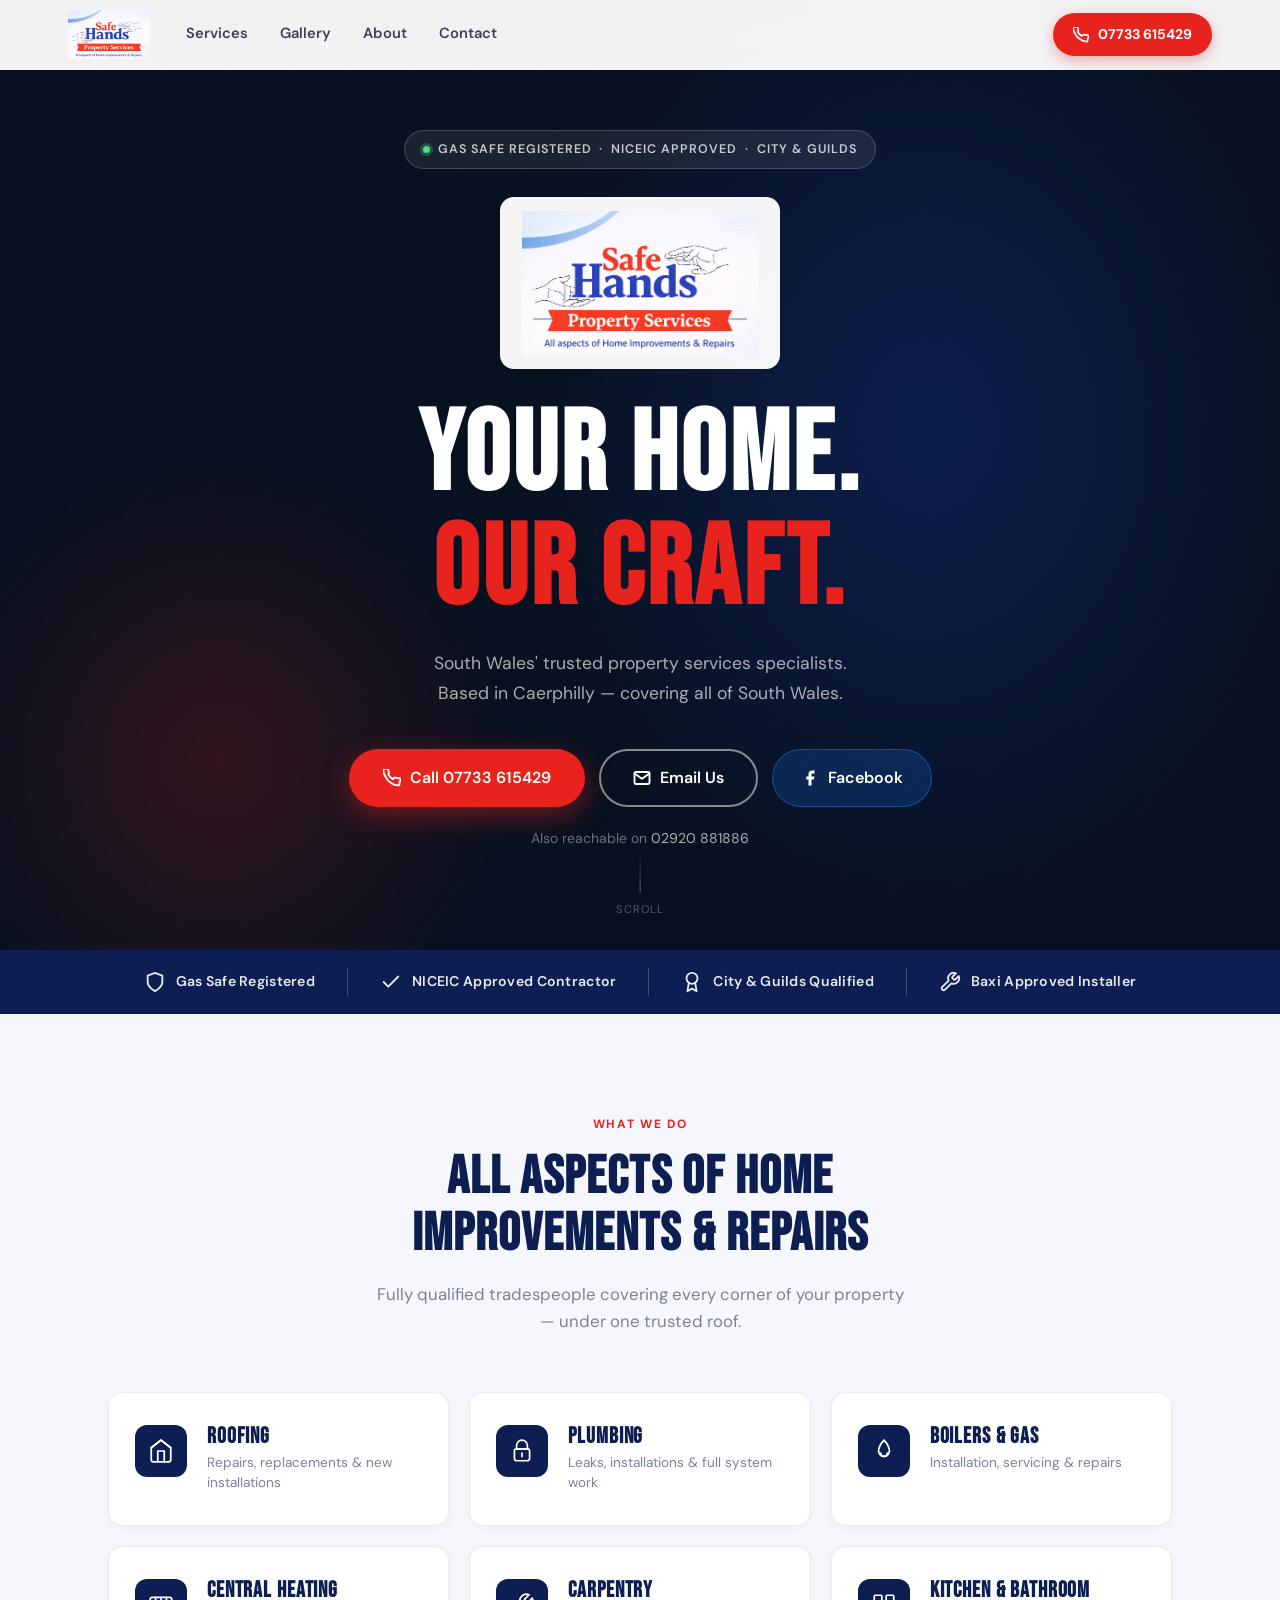
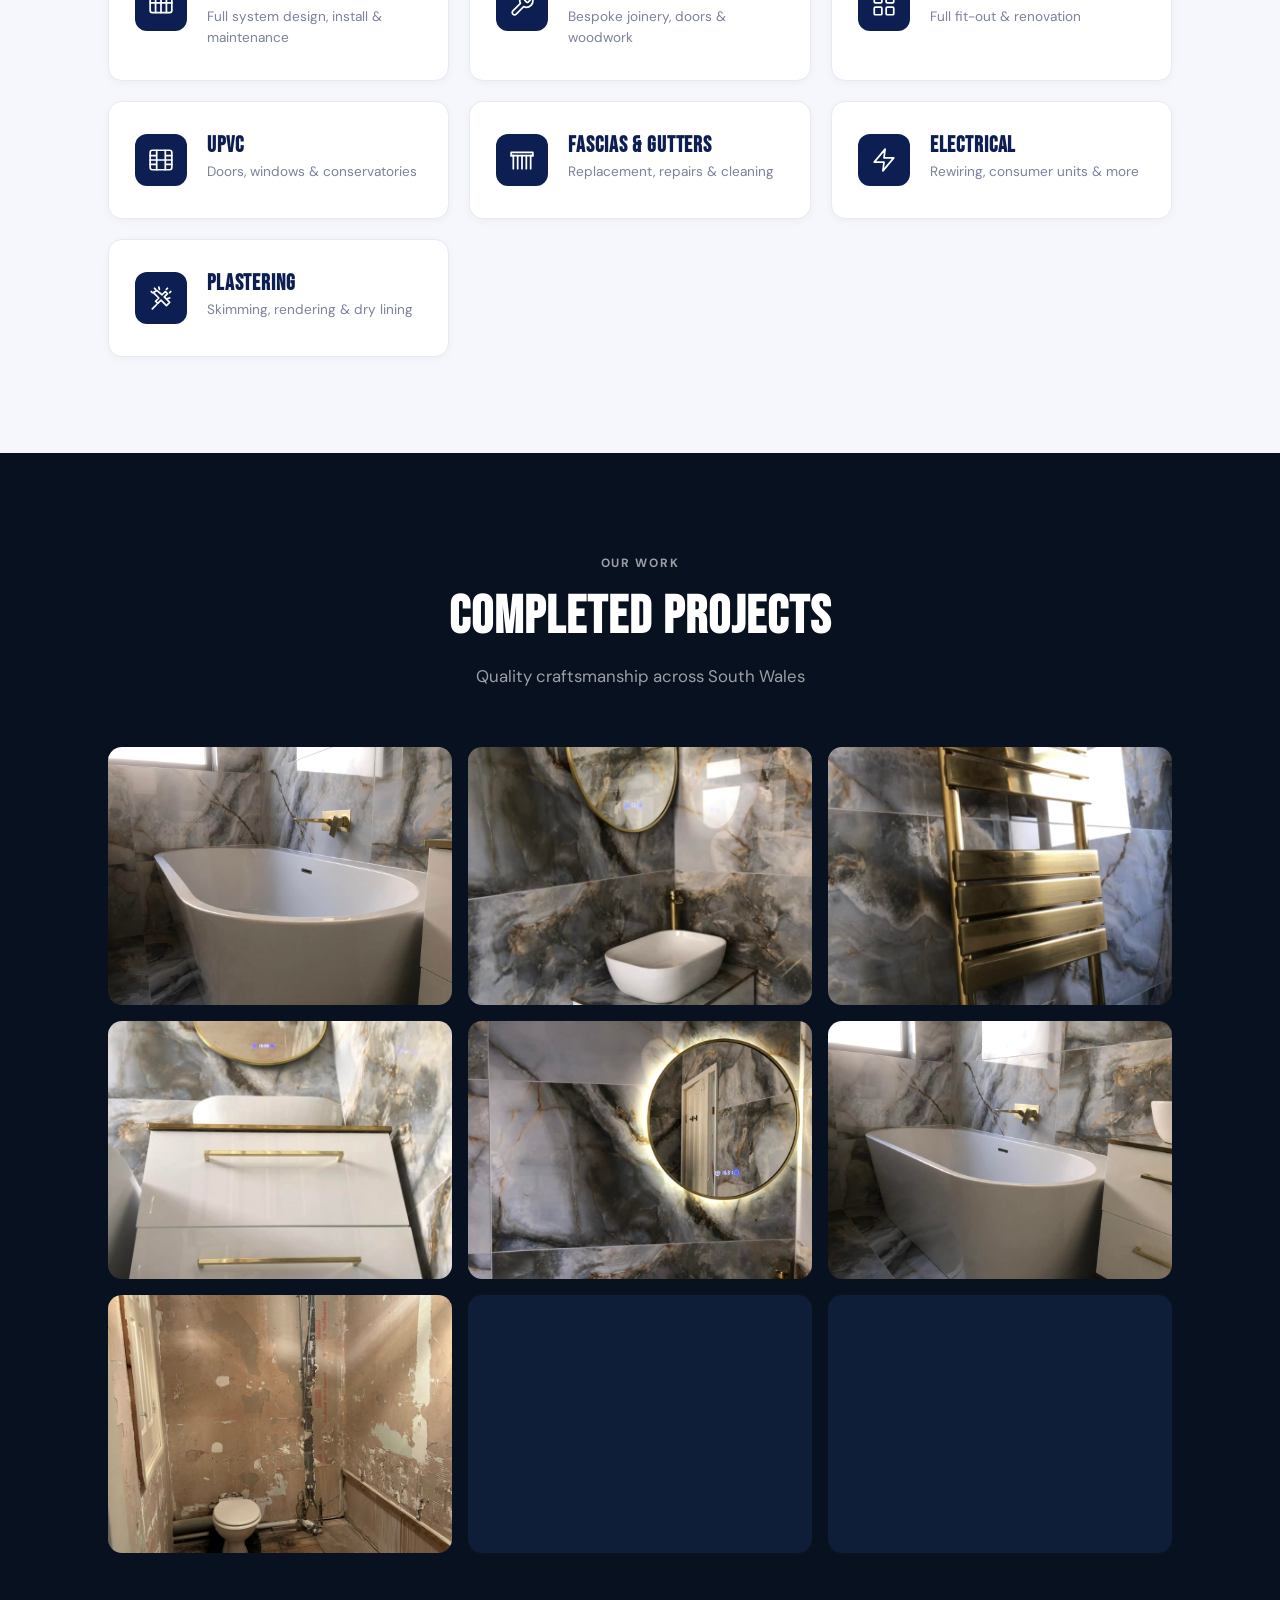
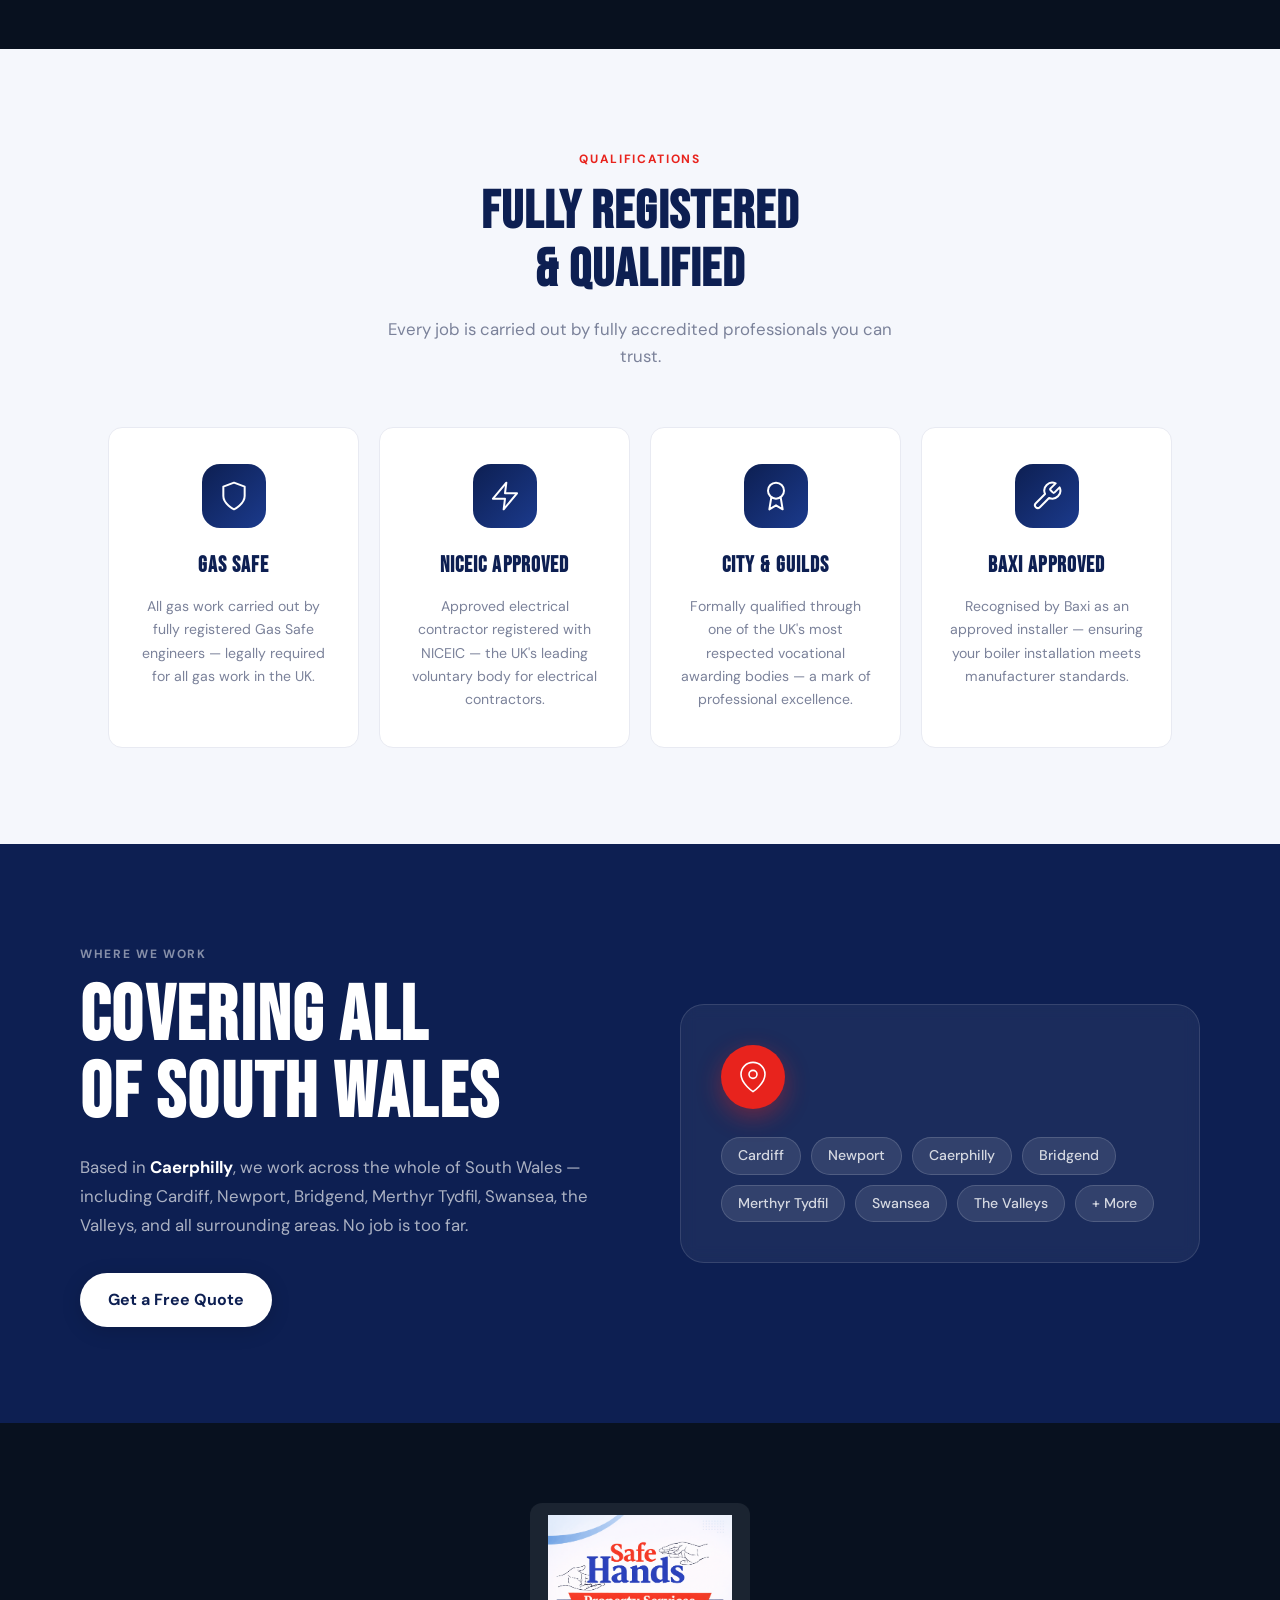
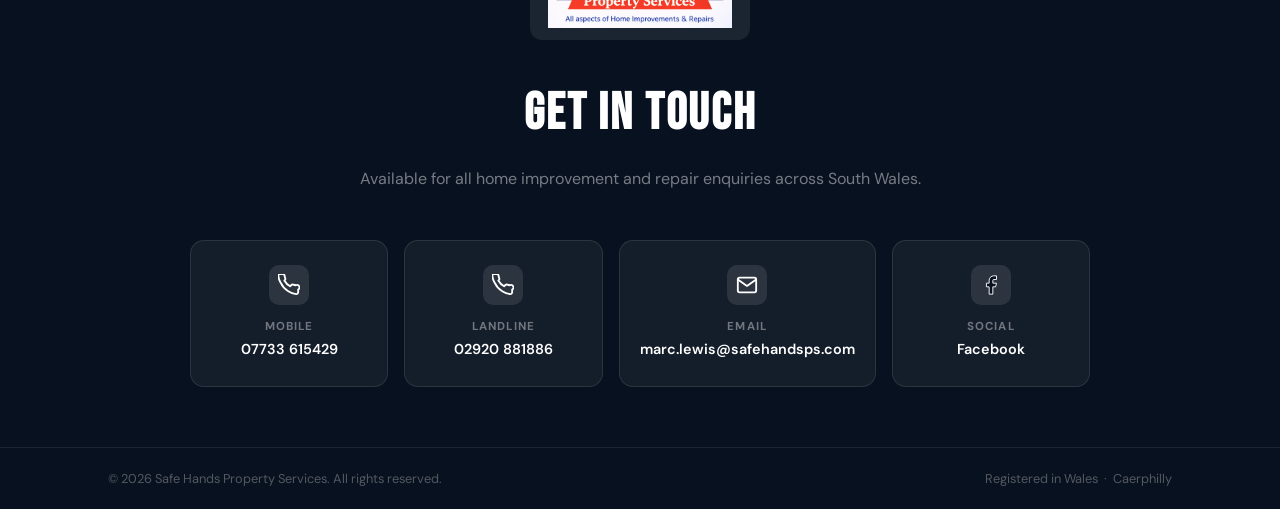
==== index.html @ 9f84c64a "Initial build: Safe Hands Property Services website" ====
<!DOCTYPE html>
<html lang="en">
<head>
  <meta charset="UTF-8" />
  <meta name="viewport" content="width=device-width, initial-scale=1.0" />
  <meta name="description" content="Safe Hands Property Services — All aspects of Home Improvements & Repairs across South Wales. Gas Safe registered, NICEIC Approved, City & Guilds qualified." />
  <title>Safe Hands Property Services | South Wales</title>
  <link rel="preconnect" href="https://fonts.googleapis.com" />
  <link rel="preconnect" href="https://fonts.gstatic.com" crossorigin />
  <link href="https://fonts.googleapis.com/css2?family=Bebas+Neue&family=DM+Sans:ital,opsz,wght@0,9..40,400;0,9..40,500;0,9..40,600;0,9..40,700;1,9..40,400&display=swap" rel="stylesheet" />
  <link rel="stylesheet" href="style.css" />
</head>
<body>

  <!-- ── NAV ─────────────────────────────────────────────────── -->
  <header class="nav" id="nav">
    <div class="nav__inner">
      <a href="#top" class="nav__logo" aria-label="Safe Hands Property Services — home">
        <img src="images/logo.png" alt="Safe Hands Property Services" />
      </a>
      <nav class="nav__links" id="navLinks" aria-label="Main navigation">
        <a href="#services">Services</a>
        <a href="#gallery">Gallery</a>
        <a href="#credentials">About</a>
        <a href="#contact">Contact</a>
      </nav>
      <a href="tel:07733615429" class="btn btn--call">
        <svg width="16" height="16" viewBox="0 0 24 24" fill="none" stroke="currentColor" stroke-width="2.5" stroke-linecap="round" stroke-linejoin="round" aria-hidden="true"><path d="M22 16.92v3a2 2 0 01-2.18 2 19.79 19.79 0 01-8.63-3.07A19.5 19.5 0 013.07 9.81 19.79 19.79 0 01.22 1.18 2 2 0 012.18 0h3a2 2 0 012 1.72c.127.96.361 1.903.7 2.81a2 2 0 01-.45 2.11L6.91 7.15a16 16 0 006.29 6.29l1.42-1.42a2 2 0 012.11-.45c.907.339 1.85.573 2.81.7A2 2 0 0122 16.92z"/></svg>
        07733 615429
      </a>
      <button class="nav__burger" id="burger" aria-label="Open menu" aria-expanded="false">
        <span></span><span></span><span></span>
      </button>
    </div>
  </header>

  <!-- ── HERO ─────────────────────────────────────────────────── -->
  <section class="hero" id="top" aria-label="Hero">
    <div class="hero__layer hero__layer--stripe" aria-hidden="true"></div>
    <div class="hero__layer hero__layer--glow-blue" aria-hidden="true"></div>
    <div class="hero__layer hero__layer--glow-red" aria-hidden="true"></div>

    <div class="hero__content">
      <div class="hero__badge" aria-label="Credentials">
        <span class="hero__badge-dot"></span>
        Gas Safe Registered &nbsp;·&nbsp; NICEIC Approved &nbsp;·&nbsp; City &amp; Guilds
      </div>

      <img src="images/logo.png" alt="Safe Hands Property Services" class="hero__logo" />

      <h1 class="hero__headline">
        <span class="hero__headline-line hero__headline-line--1">Your Home.</span>
        <span class="hero__headline-line hero__headline-line--2">Our Craft.</span>
      </h1>

      <p class="hero__sub">South Wales' trusted property services specialists.<br/>
        Based in Caerphilly &mdash; covering all of South Wales.</p>

      <div class="hero__ctas">
        <a href="tel:07733615429" class="btn btn--hero-primary">
          <svg width="18" height="18" viewBox="0 0 24 24" fill="none" stroke="currentColor" stroke-width="2.5" stroke-linecap="round" stroke-linejoin="round" aria-hidden="true"><path d="M22 16.92v3a2 2 0 01-2.18 2 19.79 19.79 0 01-8.63-3.07A19.5 19.5 0 013.07 9.81 19.79 19.79 0 01.22 1.18 2 2 0 012.18 0h3a2 2 0 012 1.72c.127.96.361 1.903.7 2.81a2 2 0 01-.45 2.11L6.91 7.15a16 16 0 006.29 6.29l1.42-1.42a2 2 0 012.11-.45c.907.339 1.85.573 2.81.7A2 2 0 0122 16.92z"/></svg>
          Call 07733 615429
        </a>
        <a href="mailto:marc.lewis@safehandsps.com" class="btn btn--hero-outline">
          <svg width="18" height="18" viewBox="0 0 24 24" fill="none" stroke="currentColor" stroke-width="2.5" stroke-linecap="round" stroke-linejoin="round" aria-hidden="true"><path d="M4 4h16c1.1 0 2 .9 2 2v12c0 1.1-.9 2-2 2H4c-1.1 0-2-.9-2-2V6c0-1.1.9-2 2-2z"/><polyline points="22,6 12,13 2,6"/></svg>
          Email Us
        </a>
        <a href="https://www.facebook.com/safe.hands.73" target="_blank" rel="noopener" class="btn btn--hero-fb" aria-label="Facebook page">
          <svg width="18" height="18" viewBox="0 0 24 24" fill="currentColor" aria-hidden="true"><path d="M18 2h-3a5 5 0 00-5 5v3H7v4h3v8h4v-8h3l1-4h-4V7a1 1 0 011-1h3z"/></svg>
          Facebook
        </a>
      </div>

      <p class="hero__landline">Also reachable on <a href="tel:02920881886">02920 881886</a></p>
    </div>

    <div class="hero__scroll-indicator" aria-hidden="true">
      <div class="hero__scroll-line"></div>
      <span>Scroll</span>
    </div>
  </section>

  <!-- ── TRUST BAR ──────────────────────────────────────────── -->
  <div class="trust-bar" aria-label="Qualifications">
    <div class="trust-bar__inner">
      <div class="trust-item">
        <svg width="22" height="22" viewBox="0 0 24 24" fill="none" stroke="currentColor" stroke-width="2" stroke-linecap="round" stroke-linejoin="round" aria-hidden="true"><path d="M12 22s8-4 8-10V5l-8-3-8 3v7c0 6 8 10 8 10z"/></svg>
        Gas Safe Registered
      </div>
      <div class="trust-divider" aria-hidden="true"></div>
      <div class="trust-item">
        <svg width="22" height="22" viewBox="0 0 24 24" fill="none" stroke="currentColor" stroke-width="2" stroke-linecap="round" stroke-linejoin="round" aria-hidden="true"><polyline points="20 6 9 17 4 12"/></svg>
        NICEIC Approved Contractor
      </div>
      <div class="trust-divider" aria-hidden="true"></div>
      <div class="trust-item">
        <svg width="22" height="22" viewBox="0 0 24 24" fill="none" stroke="currentColor" stroke-width="2" stroke-linecap="round" stroke-linejoin="round" aria-hidden="true"><circle cx="12" cy="8" r="6"/><path d="M15.477 12.89L17 22l-5-3-5 3 1.523-9.11"/></svg>
        City &amp; Guilds Qualified
      </div>
      <div class="trust-divider" aria-hidden="true"></div>
      <div class="trust-item">
        <svg width="22" height="22" viewBox="0 0 24 24" fill="none" stroke="currentColor" stroke-width="2" stroke-linecap="round" stroke-linejoin="round" aria-hidden="true"><path d="M14.7 6.3a1 1 0 000 1.4l1.6 1.6a1 1 0 001.4 0l3.77-3.77a6 6 0 01-7.94 7.94l-6.91 6.91a2.12 2.12 0 01-3-3l6.91-6.91a6 6 0 017.94-7.94l-3.76 3.76z"/></svg>
        Baxi Approved Installer
      </div>
    </div>
  </div>

  <!-- ── SERVICES ──────────────────────────────────────────── -->
  <section class="services" id="services">
    <div class="container">
      <div class="section-header reveal">
        <span class="section-label">What We Do</span>
        <h2 class="section-title">All Aspects of Home<br/>Improvements &amp; Repairs</h2>
        <p class="section-desc">Fully qualified tradespeople covering every corner of your property — under one trusted roof.</p>
      </div>

      <div class="services__grid">

        <article class="svc-card reveal">
          <div class="svc-card__icon-wrap">
            <svg viewBox="0 0 24 24" fill="none" stroke="currentColor" stroke-width="1.6" stroke-linecap="round" stroke-linejoin="round" aria-hidden="true"><path d="M3 9l9-7 9 7v11a2 2 0 01-2 2H5a2 2 0 01-2-2z"/><path d="M3 9l9-7 9 7"/><path d="M9 22V12h6v10"/></svg>
          </div>
          <div class="svc-card__body">
            <h3>Roofing</h3>
            <p>Repairs, replacements &amp; new installations</p>
          </div>
        </article>

        <article class="svc-card reveal">
          <div class="svc-card__icon-wrap">
            <svg viewBox="0 0 24 24" fill="none" stroke="currentColor" stroke-width="1.6" stroke-linecap="round" stroke-linejoin="round" aria-hidden="true"><path d="M12 2a5 5 0 015 5v3H7V7a5 5 0 015-5z"/><rect x="5" y="10" width="14" height="11" rx="2"/><line x1="12" y1="14" x2="12" y2="17"/></svg>
          </div>
          <div class="svc-card__body">
            <h3>Plumbing</h3>
            <p>Leaks, installations &amp; full system work</p>
          </div>
        </article>

        <article class="svc-card reveal">
          <div class="svc-card__icon-wrap">
            <svg viewBox="0 0 24 24" fill="none" stroke="currentColor" stroke-width="1.6" stroke-linecap="round" stroke-linejoin="round" aria-hidden="true"><path d="M12 2c0 0-5 5.5-5 10a5 5 0 0010 0c0-4.5-5-10-5-10z"/><path d="M9 14a3 3 0 006 0"/></svg>
          </div>
          <div class="svc-card__body">
            <h3>Boilers &amp; Gas</h3>
            <p>Installation, servicing &amp; repairs</p>
          </div>
        </article>

        <article class="svc-card reveal">
          <div class="svc-card__icon-wrap">
            <svg viewBox="0 0 24 24" fill="none" stroke="currentColor" stroke-width="1.6" stroke-linecap="round" stroke-linejoin="round" aria-hidden="true"><rect x="2" y="5" width="20" height="14" rx="2"/><line x1="2" y1="10" x2="22" y2="10"/><line x1="7" y1="5" x2="7" y2="19"/><line x1="12" y1="5" x2="12" y2="19"/><line x1="17" y1="5" x2="17" y2="19"/></svg>
          </div>
          <div class="svc-card__body">
            <h3>Central Heating</h3>
            <p>Full system design, install &amp; maintenance</p>
          </div>
        </article>

        <article class="svc-card reveal">
          <div class="svc-card__icon-wrap">
            <svg viewBox="0 0 24 24" fill="none" stroke="currentColor" stroke-width="1.6" stroke-linecap="round" stroke-linejoin="round" aria-hidden="true"><path d="M14.7 6.3a1 1 0 000 1.4l1.6 1.6a1 1 0 001.4 0l3.77-3.77a6 6 0 01-7.94 7.94l-6.91 6.91a2.12 2.12 0 01-3-3l6.91-6.91a6 6 0 017.94-7.94l-3.76 3.76z"/></svg>
          </div>
          <div class="svc-card__body">
            <h3>Carpentry</h3>
            <p>Bespoke joinery, doors &amp; woodwork</p>
          </div>
        </article>

        <article class="svc-card reveal">
          <div class="svc-card__icon-wrap">
            <svg viewBox="0 0 24 24" fill="none" stroke="currentColor" stroke-width="1.6" stroke-linecap="round" stroke-linejoin="round" aria-hidden="true"><rect x="3" y="3" width="7" height="7" rx="1"/><rect x="14" y="3" width="7" height="7" rx="1"/><rect x="3" y="14" width="7" height="7" rx="1"/><rect x="14" y="14" width="7" height="7" rx="1"/></svg>
          </div>
          <div class="svc-card__body">
            <h3>Kitchen &amp; Bathroom</h3>
            <p>Full fit-out &amp; renovation</p>
          </div>
        </article>

        <article class="svc-card reveal">
          <div class="svc-card__icon-wrap">
            <svg viewBox="0 0 24 24" fill="none" stroke="currentColor" stroke-width="1.6" stroke-linecap="round" stroke-linejoin="round" aria-hidden="true"><rect x="2" y="3" width="20" height="18" rx="2"/><path d="M8 3v18M16 3v18M2 12h20M2 8h6M2 16h6M16 8h6M16 16h6"/></svg>
          </div>
          <div class="svc-card__body">
            <h3>UPVC</h3>
            <p>Doors, windows &amp; conservatories</p>
          </div>
        </article>

        <article class="svc-card reveal">
          <div class="svc-card__icon-wrap">
            <svg viewBox="0 0 24 24" fill="none" stroke="currentColor" stroke-width="1.6" stroke-linecap="round" stroke-linejoin="round" aria-hidden="true"><path d="M2 5h20v3H2z"/><path d="M4 8v12M8 8v12M12 8v12M16 8v12M20 8v12"/><path d="M2 8h2M20 8h2"/></svg>
          </div>
          <div class="svc-card__body">
            <h3>Fascias &amp; Gutters</h3>
            <p>Replacement, repairs &amp; cleaning</p>
          </div>
        </article>

        <article class="svc-card reveal">
          <div class="svc-card__icon-wrap">
            <svg viewBox="0 0 24 24" fill="none" stroke="currentColor" stroke-width="1.6" stroke-linecap="round" stroke-linejoin="round" aria-hidden="true"><path d="M13 2L3 14h9l-1 8 10-12h-9l1-8z"/></svg>
          </div>
          <div class="svc-card__body">
            <h3>Electrical</h3>
            <p>Rewiring, consumer units &amp; more</p>
          </div>
        </article>

        <article class="svc-card reveal">
          <div class="svc-card__icon-wrap">
            <svg viewBox="0 0 24 24" fill="none" stroke="currentColor" stroke-width="1.6" stroke-linecap="round" stroke-linejoin="round" aria-hidden="true"><path d="M4 22l4-4M3 6l1 1M6 3l1 1M10 2l.5 2M20 12l-2 .5M21 6l-1 1M18 3l-1 1"/><path d="M5 7l5 5-3 3 2 2 3-3 5 5 3-3-5-5 3-3-2-2-3 3L8 5 5 7z"/></svg>
          </div>
          <div class="svc-card__body">
            <h3>Plastering</h3>
            <p>Skimming, rendering &amp; dry lining</p>
          </div>
        </article>

      </div>
    </div>
  </section>

  <!-- ── GALLERY ───────────────────────────────────────────── -->
  <section class="gallery-section" id="gallery">
    <div class="container">
      <div class="section-header section-header--light reveal">
        <span class="section-label section-label--light">Our Work</span>
        <h2 class="section-title section-title--light">Completed Projects</h2>
        <p class="section-desc section-desc--light">Quality craftsmanship across South Wales</p>
      </div>
      <div class="gallery__grid" id="galleryGrid">
        <div class="gallery__placeholder" id="galleryPlaceholder">
          <div class="gallery__placeholder-icon">
            <svg width="40" height="40" viewBox="0 0 24 24" fill="none" stroke="currentColor" stroke-width="1.2" stroke-linecap="round" stroke-linejoin="round" aria-hidden="true"><rect x="3" y="3" width="18" height="18" rx="2"/><circle cx="8.5" cy="8.5" r="1.5"/><polyline points="21 15 16 10 5 21"/></svg>
          </div>
          <p>Photos of our work coming soon</p>
          <span>Check back regularly &mdash; Marc uploads new projects</span>
        </div>
      </div>
    </div>
  </section>

  <!-- ── LIGHTBOX ──────────────────────────────────────────── -->
  <div class="lightbox" id="lightbox" role="dialog" aria-modal="true" aria-label="Photo viewer">
    <button class="lightbox__close" id="lightboxClose" aria-label="Close photo viewer">&times;</button>
    <button class="lightbox__nav lightbox__nav--prev" id="lightboxPrev" aria-label="Previous photo">&#8249;</button>
    <div class="lightbox__stage">
      <img src="" alt="" id="lightboxImg" />
      <p class="lightbox__caption" id="lightboxCaption"></p>
    </div>
    <button class="lightbox__nav lightbox__nav--next" id="lightboxNext" aria-label="Next photo">&#8250;</button>
  </div>

  <!-- ── CREDENTIALS ───────────────────────────────────────── -->
  <section class="credentials" id="credentials">
    <div class="container">
      <div class="section-header reveal">
        <span class="section-label">Qualifications</span>
        <h2 class="section-title">Fully Registered<br/>&amp; Qualified</h2>
        <p class="section-desc">Every job is carried out by fully accredited professionals you can trust.</p>
      </div>
      <div class="credentials__grid">

        <div class="cred-card reveal">
          <div class="cred-card__icon">
            <svg viewBox="0 0 24 24" fill="none" stroke="currentColor" stroke-width="1.5" stroke-linecap="round" stroke-linejoin="round" aria-hidden="true"><path d="M12 22s8-4 8-10V5l-8-3-8 3v7c0 6 8 10 8 10z"/></svg>
          </div>
          <h3>Gas Safe</h3>
          <p>All gas work carried out by fully registered Gas Safe engineers — legally required for all gas work in the UK.</p>
        </div>

        <div class="cred-card reveal">
          <div class="cred-card__icon">
            <svg viewBox="0 0 24 24" fill="none" stroke="currentColor" stroke-width="1.5" stroke-linecap="round" stroke-linejoin="round" aria-hidden="true"><path d="M13 2L3 14h9l-1 8 10-12h-9l1-8z"/></svg>
          </div>
          <h3>NICEIC Approved</h3>
          <p>Approved electrical contractor registered with NICEIC — the UK's leading voluntary body for electrical contractors.</p>
        </div>

        <div class="cred-card reveal">
          <div class="cred-card__icon">
            <svg viewBox="0 0 24 24" fill="none" stroke="currentColor" stroke-width="1.5" stroke-linecap="round" stroke-linejoin="round" aria-hidden="true"><circle cx="12" cy="8" r="6"/><path d="M15.477 12.89L17 22l-5-3-5 3 1.523-9.11"/></svg>
          </div>
          <h3>City &amp; Guilds</h3>
          <p>Formally qualified through one of the UK's most respected vocational awarding bodies — a mark of professional excellence.</p>
        </div>

        <div class="cred-card reveal">
          <div class="cred-card__icon">
            <svg viewBox="0 0 24 24" fill="none" stroke="currentColor" stroke-width="1.5" stroke-linecap="round" stroke-linejoin="round" aria-hidden="true"><path d="M14.7 6.3a1 1 0 000 1.4l1.6 1.6a1 1 0 001.4 0l3.77-3.77a6 6 0 01-7.94 7.94l-6.91 6.91a2.12 2.12 0 01-3-3l6.91-6.91a6 6 0 017.94-7.94l-3.76 3.76z"/></svg>
          </div>
          <h3>Baxi Approved</h3>
          <p>Recognised by Baxi as an approved installer — ensuring your boiler installation meets manufacturer standards.</p>
        </div>

      </div>
    </div>
  </section>

  <!-- ── COVERAGE ──────────────────────────────────────────── -->
  <section class="coverage" aria-label="Area we cover">
    <div class="coverage__inner">
      <div class="coverage__text reveal">
        <span class="section-label section-label--light">Where We Work</span>
        <h2 class="coverage__heading">Covering All<br/>of South Wales</h2>
        <p>Based in <strong>Caerphilly</strong>, we work across the whole of South Wales — including Cardiff, Newport, Bridgend, Merthyr Tydfil, Swansea, the Valleys, and all surrounding areas. No job is too far.</p>
        <a href="tel:07733615429" class="btn btn--coverage">Get a Free Quote</a>
      </div>
      <div class="coverage__visual reveal" aria-hidden="true">
        <div class="coverage__map-card">
          <div class="coverage__map-icon">
            <svg viewBox="0 0 24 24" fill="none" stroke="currentColor" stroke-width="1.2" stroke-linecap="round" stroke-linejoin="round"><path d="M21 10c0 7-9 13-9 13s-9-6-9-13a9 9 0 0118 0z"/><circle cx="12" cy="10" r="3"/></svg>
          </div>
          <div class="coverage__map-areas">
            <span>Cardiff</span>
            <span>Newport</span>
            <span>Caerphilly</span>
            <span>Bridgend</span>
            <span>Merthyr Tydfil</span>
            <span>Swansea</span>
            <span>The Valleys</span>
            <span>+ More</span>
          </div>
        </div>
      </div>
    </div>
  </section>

  <!-- ── FOOTER / CONTACT ──────────────────────────────────── -->
  <footer class="footer" id="contact">
    <div class="footer__top">
      <div class="container">
        <div class="footer__logo-wrap">
          <img src="images/logo.png" alt="Safe Hands Property Services" class="footer__logo" />
        </div>
        <h2 class="footer__heading">Get In Touch</h2>
        <p class="footer__sub">Available for all home improvement and repair enquiries across South Wales.</p>

        <div class="footer__contacts">
          <a href="tel:07733615429" class="footer__contact-card">
            <div class="footer__contact-icon">
              <svg viewBox="0 0 24 24" fill="none" stroke="currentColor" stroke-width="2" stroke-linecap="round" stroke-linejoin="round" aria-hidden="true"><path d="M22 16.92v3a2 2 0 01-2.18 2 19.79 19.79 0 01-8.63-3.07A19.5 19.5 0 013.07 9.81 19.79 19.79 0 01.22 1.18 2 2 0 012.18 0h3a2 2 0 012 1.72c.127.96.361 1.903.7 2.81a2 2 0 01-.45 2.11L6.91 7.15a16 16 0 006.29 6.29l1.42-1.42a2 2 0 012.11-.45c.907.339 1.85.573 2.81.7A2 2 0 0122 16.92z"/></svg>
            </div>
            <div>
              <span class="footer__contact-label">Mobile</span>
              <span class="footer__contact-value">07733 615429</span>
            </div>
          </a>

          <a href="tel:02920881886" class="footer__contact-card">
            <div class="footer__contact-icon">
              <svg viewBox="0 0 24 24" fill="none" stroke="currentColor" stroke-width="2" stroke-linecap="round" stroke-linejoin="round" aria-hidden="true"><path d="M22 16.92v3a2 2 0 01-2.18 2 19.79 19.79 0 01-8.63-3.07A19.5 19.5 0 013.07 9.81 19.79 19.79 0 01.22 1.18 2 2 0 012.18 0h3a2 2 0 012 1.72c.127.96.361 1.903.7 2.81a2 2 0 01-.45 2.11L6.91 7.15a16 16 0 006.29 6.29l1.42-1.42a2 2 0 012.11-.45c.907.339 1.85.573 2.81.7A2 2 0 0122 16.92z"/></svg>
            </div>
            <div>
              <span class="footer__contact-label">Landline</span>
              <span class="footer__contact-value">02920 881886</span>
            </div>
          </a>

          <a href="mailto:marc.lewis@safehandsps.com" class="footer__contact-card">
            <div class="footer__contact-icon">
              <svg viewBox="0 0 24 24" fill="none" stroke="currentColor" stroke-width="2" stroke-linecap="round" stroke-linejoin="round" aria-hidden="true"><path d="M4 4h16c1.1 0 2 .9 2 2v12c0 1.1-.9 2-2 2H4c-1.1 0-2-.9-2-2V6c0-1.1.9-2 2-2z"/><polyline points="22,6 12,13 2,6"/></svg>
            </div>
            <div>
              <span class="footer__contact-label">Email</span>
              <span class="footer__contact-value">marc.lewis@safehandsps.com</span>
            </div>
          </a>

          <a href="https://www.facebook.com/safe.hands.73" target="_blank" rel="noopener" class="footer__contact-card">
            <div class="footer__contact-icon">
              <svg viewBox="0 0 24 24" fill="currentColor" aria-hidden="true"><path d="M18 2h-3a5 5 0 00-5 5v3H7v4h3v8h4v-8h3l1-4h-4V7a1 1 0 011-1h3z"/></svg>
            </div>
            <div>
              <span class="footer__contact-label">Social</span>
              <span class="footer__contact-value">Facebook</span>
            </div>
          </a>
        </div>
      </div>
    </div>
    <div class="footer__bottom">
      <div class="container">
        <p>&copy; <span id="year"></span> Safe Hands Property Services. All rights reserved.</p>
        <p>Registered in Wales &nbsp;·&nbsp; Caerphilly</p>
      </div>
    </div>
  </footer>

  <script src="script.js"></script>
</body>
</html>
---- style.css ----
/* ================================================================
   Safe Hands Property Services
   Fonts: Bebas Neue (headings) · DM Sans (body)
   Brand: #0D1F52 blue  |  #E8231D red  |  #08111F dark
   ================================================================ */

:root {
  --blue:       #0D1F52;
  --blue-mid:   #1B3A8C;
  --blue-light: #2a52c8;
  --red:        #E8231D;
  --red-dark:   #c41c17;
  --dark:       #08111F;
  --dark-mid:   #0f1e38;
  --white:      #ffffff;
  --off-white:  #F5F7FC;
  --grey-100:   #e8eaf2;
  --grey-300:   #c4c9d8;
  --grey-500:   #7b829a;
  --grey-700:   #3d4257;
  --nav-h:      70px;
  --radius-sm:  8px;
  --radius:     14px;
  --radius-lg:  24px;
  --transition: 0.25s cubic-bezier(0.4, 0, 0.2, 1);
}

/* ── RESET & BASE ──────────────────────────────────────────── */
*, *::before, *::after { box-sizing: border-box; margin: 0; padding: 0; }
html { scroll-behavior: smooth; font-size: 16px; }

body {
  font-family: 'DM Sans', sans-serif;
  color: var(--dark);
  background: var(--white);
  line-height: 1.65;
  overflow-x: hidden;
}

img { display: block; max-width: 100%; height: auto; }
a { text-decoration: none; color: inherit; }

/* ── UTILITY ───────────────────────────────────────────────── */
.container { max-width: 1120px; margin: 0 auto; padding: 0 28px; }

.section-label {
  display: inline-block;
  font-size: 0.75rem;
  font-weight: 700;
  letter-spacing: 0.14em;
  text-transform: uppercase;
  color: var(--red);
  margin-bottom: 14px;
}
.section-label--light { color: rgba(255,255,255,0.6); }

.section-title {
  font-family: 'Bebas Neue', sans-serif;
  font-size: clamp(2.4rem, 5vw, 3.4rem);
  line-height: 1.05;
  color: var(--blue);
  margin-bottom: 18px;
  letter-spacing: 0.02em;
}
.section-title--light { color: var(--white); }

.section-desc {
  font-size: 1.05rem;
  color: var(--grey-500);
  max-width: 540px;
}
.section-desc--light { color: rgba(255,255,255,0.6); }

.section-header {
  text-align: center;
  margin-bottom: 56px;
}
.section-header .section-desc { margin-left: auto; margin-right: auto; }
.section-header--light .section-title { color: var(--white); }

/* ── SCROLL REVEAL ─────────────────────────────────────────── */
.reveal {
  opacity: 0;
  transform: translateY(28px);
  transition: opacity 0.65s cubic-bezier(0.4,0,0.2,1),
              transform 0.65s cubic-bezier(0.4,0,0.2,1);
}
.reveal.in-view {
  opacity: 1;
  transform: none;
}

/* ── BUTTONS ───────────────────────────────────────────────── */
.btn {
  display: inline-flex;
  align-items: center;
  gap: 9px;
  padding: 14px 28px;
  border-radius: 50px;
  font-family: 'DM Sans', sans-serif;
  font-weight: 600;
  font-size: 0.95rem;
  cursor: pointer;
  transition: transform var(--transition), box-shadow var(--transition), background var(--transition);
  white-space: nowrap;
}
.btn:hover { transform: translateY(-2px); }
.btn:active { transform: translateY(0); }

.btn--hero-primary {
  background: var(--red);
  color: var(--white);
  box-shadow: 0 8px 28px rgba(232,35,29,0.45);
  font-size: 1rem;
  padding: 16px 34px;
}
.btn--hero-primary:hover { background: var(--red-dark); box-shadow: 0 12px 36px rgba(232,35,29,0.55); }

.btn--hero-outline {
  background: transparent;
  color: var(--white);
  border: 2px solid rgba(255,255,255,0.5);
  font-size: 1rem;
  padding: 14px 32px;
}
.btn--hero-outline:hover { background: rgba(255,255,255,0.12); border-color: var(--white); }

.btn--hero-fb {
  background: rgba(24,119,242,0.2);
  color: var(--white);
  border: 1px solid rgba(24,119,242,0.5);
  font-size: 1rem;
  padding: 14px 28px;
}
.btn--hero-fb:hover { background: #1877f2; border-color: #1877f2; }

.btn--call {
  background: var(--red);
  color: var(--white);
  padding: 10px 20px;
  border-radius: 50px;
  font-size: 0.88rem;
  font-weight: 700;
  box-shadow: 0 4px 14px rgba(232,35,29,0.35);
}
.btn--call:hover { background: var(--red-dark); transform: translateY(-1px); }

.btn--coverage {
  background: var(--white);
  color: var(--blue);
  margin-top: 32px;
  font-size: 1rem;
  font-weight: 700;
  box-shadow: 0 4px 20px rgba(0,0,0,0.15);
}
.btn--coverage:hover { box-shadow: 0 8px 28px rgba(0,0,0,0.2); }

/* ── NAV ───────────────────────────────────────────────────── */
.nav {
  position: fixed;
  top: 0;
  left: 0;
  right: 0;
  height: var(--nav-h);
  z-index: 1000;
  background: rgba(255,255,255,0.95);
  backdrop-filter: blur(12px);
  -webkit-backdrop-filter: blur(12px);
  border-bottom: 1px solid transparent;
  transition: border-color 0.3s, box-shadow 0.3s;
}
.nav.scrolled {
  border-color: var(--grey-100);
  box-shadow: 0 4px 24px rgba(8,17,31,0.1);
}

.nav__inner {
  max-width: 1200px;
  margin: 0 auto;
  height: 100%;
  padding: 0 28px;
  display: flex;
  align-items: center;
  gap: 36px;
}

.nav__logo img { height: 50px; width: auto; object-fit: contain; }

.nav__links {
  display: flex;
  gap: 32px;
  margin-right: auto;
}

.nav__links a {
  font-size: 0.92rem;
  font-weight: 600;
  color: var(--grey-700);
  position: relative;
  padding-bottom: 3px;
  transition: color var(--transition);
}

.nav__links a::after {
  content: '';
  position: absolute;
  bottom: 0; left: 0;
  width: 0; height: 2px;
  background: var(--red);
  transition: width var(--transition);
  border-radius: 2px;
}
.nav__links a:hover { color: var(--blue); }
.nav__links a:hover::after { width: 100%; }

.nav__burger {
  display: none;
  flex-direction: column;
  gap: 5px;
  background: none;
  border: none;
  cursor: pointer;
  padding: 6px;
  margin-left: auto;
}
.nav__burger span {
  display: block;
  width: 24px; height: 2px;
  background: var(--blue);
  border-radius: 2px;
  transition: all 0.25s;
}

/* ── HERO ───────────────────────────────────────────────────── */
.hero {
  position: relative;
  min-height: 100vh;
  display: flex;
  align-items: center;
  justify-content: center;
  text-align: center;
  padding: calc(var(--nav-h) + 60px) 28px 100px;
  background: var(--dark);
  overflow: hidden;
}

/* Diagonal line texture */
.hero__layer--stripe {
  position: absolute;
  inset: 0;
  background: repeating-linear-gradient(
    -52deg,
    transparent,
    transparent 48px,
    rgba(27,58,140,0.06) 48px,
    rgba(27,58,140,0.06) 49px
  );
}

/* Blue radial glow top-right */
.hero__layer--glow-blue {
  position: absolute;
  top: -10%;
  right: -5%;
  width: 65%;
  height: 110%;
  background: radial-gradient(ellipse at center, rgba(13,31,82,0.9) 0%, transparent 70%);
  animation: heroGlow 8s ease-in-out infinite;
}

@keyframes heroGlow {
  0%, 100% { transform: scale(1) translate(0,0); opacity: 0.7; }
  50%       { transform: scale(1.08) translate(-2%, 2%); opacity: 1; }
}

/* Red radial glow bottom-left */
.hero__layer--glow-red {
  position: absolute;
  bottom: -15%;
  left: -8%;
  width: 50%;
  height: 70%;
  background: radial-gradient(ellipse at center, rgba(232,35,29,0.18) 0%, transparent 65%);
  animation: heroGlow 10s ease-in-out 2s infinite reverse;
}

.hero__content {
  position: relative;
  z-index: 2;
  max-width: 780px;
  margin: 0 auto;
}

/* hero enters: staggered fade-up */
.hero__badge,
.hero__logo,
.hero__headline,
.hero__sub,
.hero__ctas,
.hero__landline {
  animation: heroFadeUp 0.8s cubic-bezier(0.4,0,0.2,1) both;
}
.hero__badge      { animation-delay: 0.15s; }
.hero__logo       { animation-delay: 0.28s; }
.hero__headline   { animation-delay: 0.42s; }
.hero__sub        { animation-delay: 0.56s; }
.hero__ctas       { animation-delay: 0.68s; }
.hero__landline   { animation-delay: 0.78s; }

@keyframes heroFadeUp {
  from { opacity: 0; transform: translateY(22px); }
  to   { opacity: 1; transform: none; }
}

.hero__badge {
  display: inline-flex;
  align-items: center;
  gap: 8px;
  background: rgba(255,255,255,0.08);
  border: 1px solid rgba(255,255,255,0.16);
  color: rgba(255,255,255,0.75);
  font-size: 0.78rem;
  font-weight: 600;
  letter-spacing: 0.08em;
  text-transform: uppercase;
  padding: 8px 18px;
  border-radius: 50px;
  margin-bottom: 28px;
}

.hero__badge-dot {
  width: 7px; height: 7px;
  background: #4ade80;
  border-radius: 50%;
  box-shadow: 0 0 0 3px rgba(74,222,128,0.25);
  animation: pulse-dot 2s ease-in-out infinite;
  flex-shrink: 0;
}
@keyframes pulse-dot {
  0%, 100% { box-shadow: 0 0 0 3px rgba(74,222,128,0.25); }
  50%       { box-shadow: 0 0 0 6px rgba(74,222,128,0.1); }
}

.hero__logo {
  max-width: 280px;
  margin: 0 auto 32px;
  background: rgba(255,255,255,0.96);
  border-radius: 14px;
  padding: 14px 22px;
}

.hero__headline {
  font-family: 'Bebas Neue', sans-serif;
  font-size: clamp(3.6rem, 10vw, 7rem);
  line-height: 1;
  letter-spacing: 0.03em;
  margin-bottom: 22px;
  display: flex;
  flex-direction: column;
  gap: 2px;
}

.hero__headline-line--1 {
  color: var(--white);
}
.hero__headline-line--2 {
  color: var(--red);
  -webkit-text-stroke: 0;
}

.hero__sub {
  font-size: 1.1rem;
  color: rgba(255,255,255,0.65);
  line-height: 1.7;
  margin-bottom: 40px;
}

.hero__ctas {
  display: flex;
  flex-wrap: wrap;
  gap: 14px;
  justify-content: center;
  margin-bottom: 20px;
}

.hero__landline {
  font-size: 0.88rem;
  color: rgba(255,255,255,0.4);
}
.hero__landline a {
  color: rgba(255,255,255,0.65);
  transition: color var(--transition);
}
.hero__landline a:hover { color: var(--white); }

.hero__scroll-indicator {
  position: absolute;
  bottom: 32px;
  left: 50%;
  transform: translateX(-50%);
  display: flex;
  flex-direction: column;
  align-items: center;
  gap: 8px;
  color: rgba(255,255,255,0.3);
  font-size: 0.7rem;
  letter-spacing: 0.1em;
  text-transform: uppercase;
  animation: scrollBounce 2s ease-in-out 1.5s infinite;
}

.hero__scroll-line {
  width: 1px;
  height: 40px;
  background: linear-gradient(to bottom, transparent, rgba(255,255,255,0.35));
}

@keyframes scrollBounce {
  0%, 100% { transform: translateX(-50%) translateY(0); }
  50%       { transform: translateX(-50%) translateY(6px); }
}

/* ── TRUST BAR ─────────────────────────────────────────────── */
.trust-bar {
  background: var(--blue);
  padding: 0 28px;
}

.trust-bar__inner {
  max-width: 1120px;
  margin: 0 auto;
  display: flex;
  align-items: center;
  justify-content: center;
  flex-wrap: wrap;
  gap: 0;
}

.trust-item {
  display: flex;
  align-items: center;
  gap: 10px;
  padding: 20px 32px;
  color: rgba(255,255,255,0.9);
  font-size: 0.88rem;
  font-weight: 600;
  letter-spacing: 0.02em;
  white-space: nowrap;
}

.trust-divider {
  width: 1px;
  height: 28px;
  background: rgba(255,255,255,0.2);
  flex-shrink: 0;
}

/* ── SERVICES ──────────────────────────────────────────────── */
.services {
  padding: 96px 0;
  background: var(--off-white);
}

.services__grid {
  display: grid;
  grid-template-columns: repeat(3, 1fr);
  gap: 20px;
}

.svc-card {
  background: var(--white);
  border-radius: var(--radius);
  padding: 32px 26px;
  display: flex;
  align-items: flex-start;
  gap: 20px;
  border: 1.5px solid var(--grey-100);
  box-shadow: 0 2px 8px rgba(8,17,31,0.04);
  transition: transform var(--transition), box-shadow var(--transition), border-color var(--transition);
  cursor: default;
}

.svc-card:hover {
  transform: translateY(-5px);
  box-shadow: 0 16px 40px rgba(8,17,31,0.1);
  border-color: var(--blue-mid);
}

.svc-card:hover .svc-card__icon-wrap {
  background: var(--red);
}

.svc-card__icon-wrap {
  width: 52px;
  height: 52px;
  border-radius: 12px;
  background: var(--blue);
  display: flex;
  align-items: center;
  justify-content: center;
  flex-shrink: 0;
  padding: 13px;
  transition: background var(--transition);
}

.svc-card__icon-wrap svg {
  width: 100%;
  height: 100%;
  stroke: var(--white);
}

.svc-card__body h3 {
  font-family: 'Bebas Neue', sans-serif;
  font-size: 1.35rem;
  letter-spacing: 0.04em;
  color: var(--blue);
  margin-bottom: 4px;
  line-height: 1.1;
}

.svc-card__body p {
  font-size: 0.85rem;
  color: var(--grey-500);
  line-height: 1.5;
}

/* stagger service card reveal */
.services__grid .svc-card:nth-child(1)  { transition-delay: 0.05s; }
.services__grid .svc-card:nth-child(2)  { transition-delay: 0.10s; }
.services__grid .svc-card:nth-child(3)  { transition-delay: 0.15s; }
.services__grid .svc-card:nth-child(4)  { transition-delay: 0.20s; }
.services__grid .svc-card:nth-child(5)  { transition-delay: 0.25s; }
.services__grid .svc-card:nth-child(6)  { transition-delay: 0.30s; }
.services__grid .svc-card:nth-child(7)  { transition-delay: 0.35s; }
.services__grid .svc-card:nth-child(8)  { transition-delay: 0.40s; }
.services__grid .svc-card:nth-child(9)  { transition-delay: 0.45s; }
.services__grid .svc-card:nth-child(10) { transition-delay: 0.50s; }

/* ── GALLERY ─────────────────────────────────────────────────── */
.gallery-section {
  padding: 96px 0;
  background: var(--dark);
}

.gallery__grid {
  display: grid;
  grid-template-columns: repeat(3, 1fr);
  gap: 16px;
}

.gallery__item {
  position: relative;
  border-radius: var(--radius);
  overflow: hidden;
  aspect-ratio: 4/3;
  cursor: pointer;
  background: var(--dark-mid);
}

.gallery__item img {
  width: 100%;
  height: 100%;
  object-fit: cover;
  transition: transform 0.4s cubic-bezier(0.4,0,0.2,1);
}
.gallery__item:hover img { transform: scale(1.06); }

.gallery__item__overlay {
  position: absolute;
  inset: 0;
  background: linear-gradient(to top, rgba(8,17,31,0.7) 0%, transparent 50%);
  opacity: 0;
  transition: opacity var(--transition);
  display: flex;
  align-items: flex-end;
  padding: 18px;
}
.gallery__item:hover .gallery__item__overlay { opacity: 1; }

.gallery__placeholder {
  grid-column: 1 / -1;
  text-align: center;
  padding: 80px 20px;
  color: rgba(255,255,255,0.3);
}

.gallery__placeholder-icon {
  width: 72px;
  height: 72px;
  margin: 0 auto 20px;
  background: rgba(255,255,255,0.05);
  border-radius: 50%;
  display: flex;
  align-items: center;
  justify-content: center;
}

.gallery__placeholder p {
  font-size: 1.1rem;
  font-weight: 600;
  color: rgba(255,255,255,0.5);
  margin-bottom: 6px;
}

.gallery__placeholder span {
  font-size: 0.85rem;
  color: rgba(255,255,255,0.25);
}

/* ── LIGHTBOX ─────────────────────────────────────────────── */
.lightbox {
  display: none;
  position: fixed;
  inset: 0;
  background: rgba(0,0,0,0.94);
  z-index: 2000;
  align-items: center;
  justify-content: center;
}
.lightbox.open { display: flex; }

.lightbox__stage {
  max-width: 90vw;
  max-height: 85vh;
  text-align: center;
}
.lightbox__stage img {
  max-width: 90vw;
  max-height: 80vh;
  object-fit: contain;
  border-radius: var(--radius-sm);
}
.lightbox__caption {
  margin-top: 12px;
  color: rgba(255,255,255,0.55);
  font-size: 0.9rem;
}

.lightbox__close,
.lightbox__nav {
  position: fixed;
  background: rgba(255,255,255,0.1);
  border: 1px solid rgba(255,255,255,0.15);
  color: var(--white);
  cursor: pointer;
  border-radius: 50%;
  width: 48px;
  height: 48px;
  display: flex;
  align-items: center;
  justify-content: center;
  font-size: 1.5rem;
  line-height: 1;
  transition: background var(--transition);
  backdrop-filter: blur(4px);
}
.lightbox__close:hover,
.lightbox__nav:hover { background: rgba(255,255,255,0.2); }

.lightbox__close { top: 20px; right: 20px; font-size: 1.8rem; }
.lightbox__nav--prev { left: 16px; top: 50%; transform: translateY(-50%); }
.lightbox__nav--next { right: 16px; top: 50%; transform: translateY(-50%); }

/* ── CREDENTIALS ──────────────────────────────────────────── */
.credentials {
  padding: 96px 0;
  background: var(--off-white);
}

.credentials__grid {
  display: grid;
  grid-template-columns: repeat(4, 1fr);
  gap: 20px;
}

.cred-card {
  background: var(--white);
  border-radius: var(--radius);
  padding: 36px 28px;
  border: 1.5px solid var(--grey-100);
  text-align: center;
  transition: transform var(--transition), box-shadow var(--transition);
}
.cred-card:hover {
  transform: translateY(-4px);
  box-shadow: 0 12px 32px rgba(8,17,31,0.08);
}

.cred-card__icon {
  width: 64px;
  height: 64px;
  background: linear-gradient(135deg, var(--blue) 0%, var(--blue-mid) 100%);
  border-radius: 18px;
  display: flex;
  align-items: center;
  justify-content: center;
  margin: 0 auto 20px;
  padding: 16px;
}
.cred-card__icon svg {
  width: 100%;
  height: 100%;
  stroke: var(--white);
}

.cred-card h3 {
  font-family: 'Bebas Neue', sans-serif;
  font-size: 1.4rem;
  letter-spacing: 0.05em;
  color: var(--blue);
  margin-bottom: 10px;
}
.cred-card p {
  font-size: 0.88rem;
  color: var(--grey-500);
  line-height: 1.65;
}

/* ── COVERAGE ─────────────────────────────────────────────── */
.coverage {
  background: var(--blue);
  padding: 96px 28px;
}

.coverage__inner {
  max-width: 1120px;
  margin: 0 auto;
  display: grid;
  grid-template-columns: 1fr 1fr;
  gap: 80px;
  align-items: center;
}

.coverage__text .section-label { color: rgba(255,255,255,0.5); }

.coverage__heading {
  font-family: 'Bebas Neue', sans-serif;
  font-size: clamp(3rem, 6vw, 4.8rem);
  line-height: 1;
  letter-spacing: 0.03em;
  color: var(--white);
  margin-bottom: 20px;
}

.coverage__text p {
  font-size: 1.05rem;
  color: rgba(255,255,255,0.65);
  line-height: 1.75;
}
.coverage__text strong { color: var(--white); }

.coverage__map-card {
  background: rgba(255,255,255,0.06);
  border: 1px solid rgba(255,255,255,0.12);
  border-radius: var(--radius-lg);
  padding: 40px;
  backdrop-filter: blur(8px);
}

.coverage__map-icon {
  width: 64px;
  height: 64px;
  background: var(--red);
  border-radius: 50%;
  display: flex;
  align-items: center;
  justify-content: center;
  margin-bottom: 28px;
  padding: 16px;
  box-shadow: 0 8px 24px rgba(232,35,29,0.4);
}
.coverage__map-icon svg {
  width: 100%;
  height: 100%;
  stroke: var(--white);
}

.coverage__map-areas {
  display: flex;
  flex-wrap: wrap;
  gap: 10px;
}
.coverage__map-areas span {
  background: rgba(255,255,255,0.1);
  border: 1px solid rgba(255,255,255,0.15);
  color: rgba(255,255,255,0.8);
  padding: 6px 16px;
  border-radius: 50px;
  font-size: 0.88rem;
  font-weight: 500;
}

/* ── FOOTER ───────────────────────────────────────────────── */
.footer { background: var(--dark); }

.footer__top {
  padding: 80px 0 60px;
  text-align: center;
}

.footer__logo-wrap { margin-bottom: 32px; }
.footer__logo {
  max-width: 220px;
  margin: 0 auto;
  background: rgba(255,255,255,0.08);
  border-radius: 12px;
  padding: 12px 18px;
}

.footer__heading {
  font-family: 'Bebas Neue', sans-serif;
  font-size: clamp(2.2rem, 5vw, 3.2rem);
  letter-spacing: 0.04em;
  color: var(--white);
  margin-bottom: 10px;
}
.footer__sub {
  font-size: 1rem;
  color: rgba(255,255,255,0.45);
  margin-bottom: 48px;
}

.footer__contacts {
  display: grid;
  grid-template-columns: repeat(4, 1fr);
  gap: 16px;
  max-width: 900px;
  margin: 0 auto;
}

.footer__contact-card {
  background: rgba(255,255,255,0.05);
  border: 1px solid rgba(255,255,255,0.1);
  border-radius: var(--radius);
  padding: 24px 20px;
  display: flex;
  flex-direction: column;
  align-items: center;
  gap: 12px;
  transition: background var(--transition), transform var(--transition), border-color var(--transition);
}
.footer__contact-card:hover {
  background: var(--red);
  border-color: var(--red);
  transform: translateY(-3px);
}

.footer__contact-icon {
  width: 40px;
  height: 40px;
  background: rgba(255,255,255,0.1);
  border-radius: 10px;
  display: flex;
  align-items: center;
  justify-content: center;
  padding: 9px;
  transition: background var(--transition);
}
.footer__contact-card:hover .footer__contact-icon {
  background: rgba(255,255,255,0.2);
}
.footer__contact-icon svg { width: 100%; height: 100%; stroke: var(--white); }

.footer__contact-label {
  display: block;
  font-size: 0.72rem;
  font-weight: 700;
  letter-spacing: 0.1em;
  text-transform: uppercase;
  color: rgba(255,255,255,0.4);
}
.footer__contact-value {
  display: block;
  font-size: 0.9rem;
  font-weight: 600;
  color: var(--white);
  margin-top: 2px;
}

.footer__bottom {
  border-top: 1px solid rgba(255,255,255,0.08);
  padding: 20px 28px;
}
.footer__bottom .container {
  display: flex;
  justify-content: space-between;
  align-items: center;
}
.footer__bottom p {
  font-size: 0.8rem;
  color: rgba(255,255,255,0.3);
}

/* ── RESPONSIVE ───────────────────────────────────────────── */
@media (max-width: 1024px) {
  .credentials__grid { grid-template-columns: repeat(2, 1fr); }
  .coverage__inner { grid-template-columns: 1fr; gap: 48px; }
  .footer__contacts { grid-template-columns: repeat(2, 1fr); }
}

@media (max-width: 860px) {
  .services__grid { grid-template-columns: repeat(2, 1fr); }
  .gallery__grid { grid-template-columns: repeat(2, 1fr); }
  .trust-bar__inner { flex-direction: column; gap: 0; }
  .trust-divider { width: 60px; height: 1px; margin: 0 auto; }
  .trust-item { padding: 14px 24px; }
}

@media (max-width: 680px) {
  .nav__links { display: none; }
  .nav__links.open {
    display: flex;
    flex-direction: column;
    position: fixed;
    top: var(--nav-h);
    left: 0; right: 0;
    background: rgba(255,255,255,0.97);
    backdrop-filter: blur(12px);
    padding: 24px 28px 32px;
    border-bottom: 1px solid var(--grey-100);
    box-shadow: 0 12px 32px rgba(8,17,31,0.12);
    gap: 22px;
    z-index: 999;
  }
  .nav__links.open a { font-size: 1.1rem; }
  .nav__burger { display: flex; }

  .hero__logo { max-width: 220px; }
  .hero__ctas { flex-direction: column; align-items: center; }
  .hero__ctas .btn { width: 100%; max-width: 300px; justify-content: center; }

  .services__grid { grid-template-columns: 1fr; }
  .gallery__grid { grid-template-columns: 1fr; }
  .credentials__grid { grid-template-columns: 1fr; }
  .footer__contacts { grid-template-columns: 1fr 1fr; }
  .footer__bottom .container { flex-direction: column; gap: 6px; text-align: center; }

  .lightbox__nav--prev { left: 4px; }
  .lightbox__nav--next { right: 4px; }
}

@media (max-width: 420px) {
  .footer__contacts { grid-template-columns: 1fr; }
  .trust-item { font-size: 0.82rem; }
}
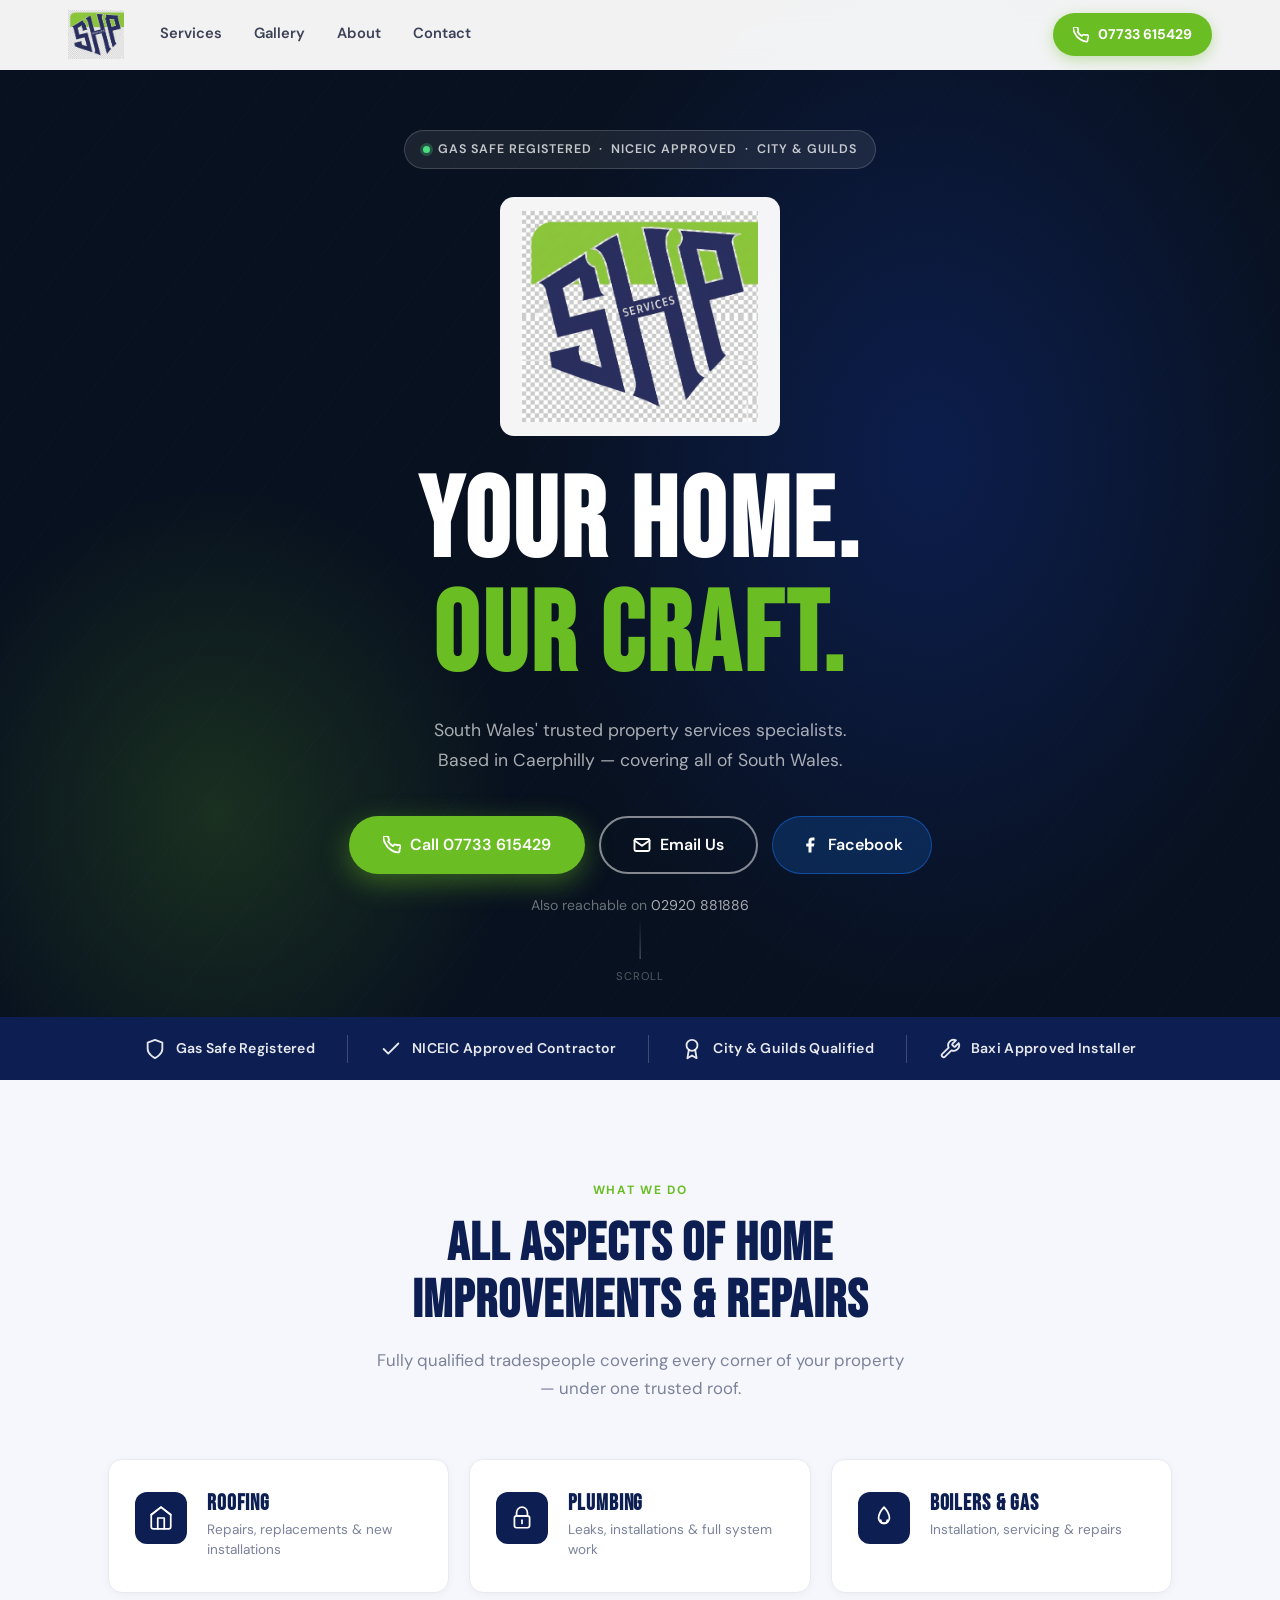
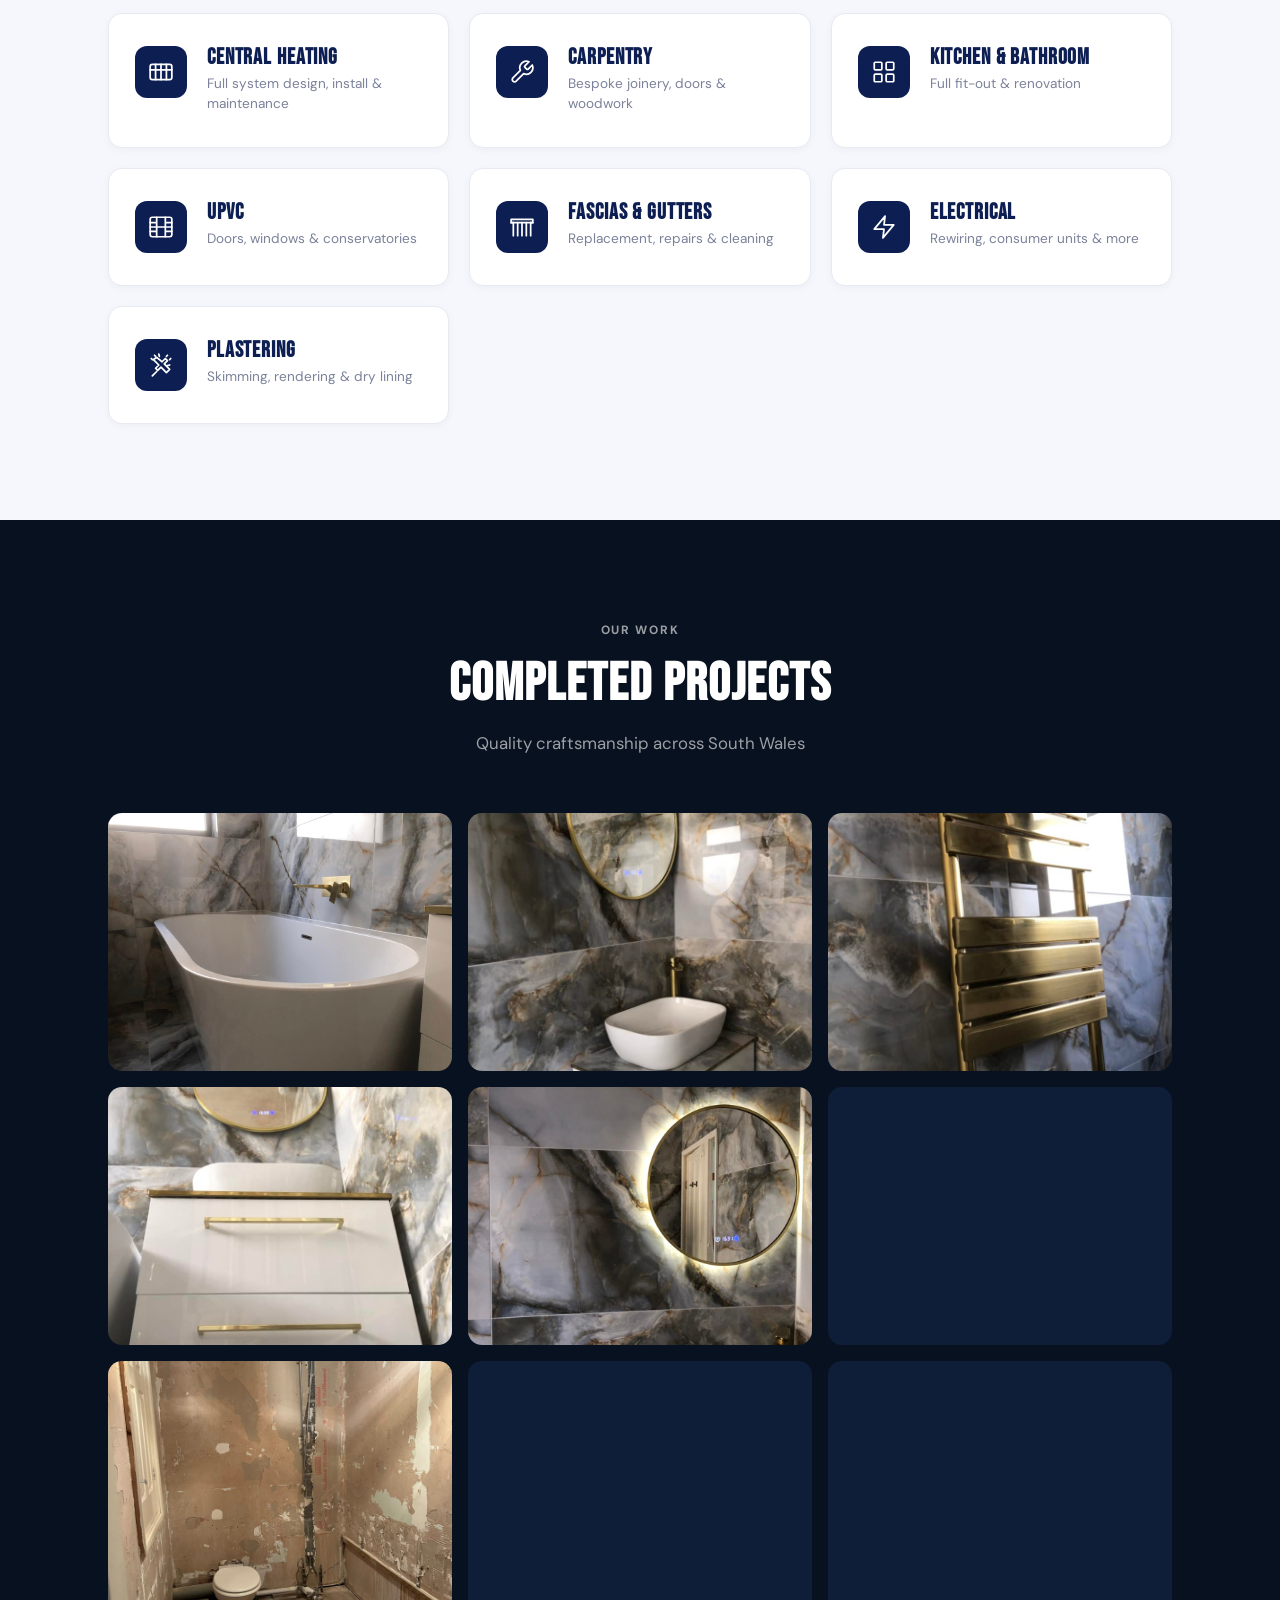
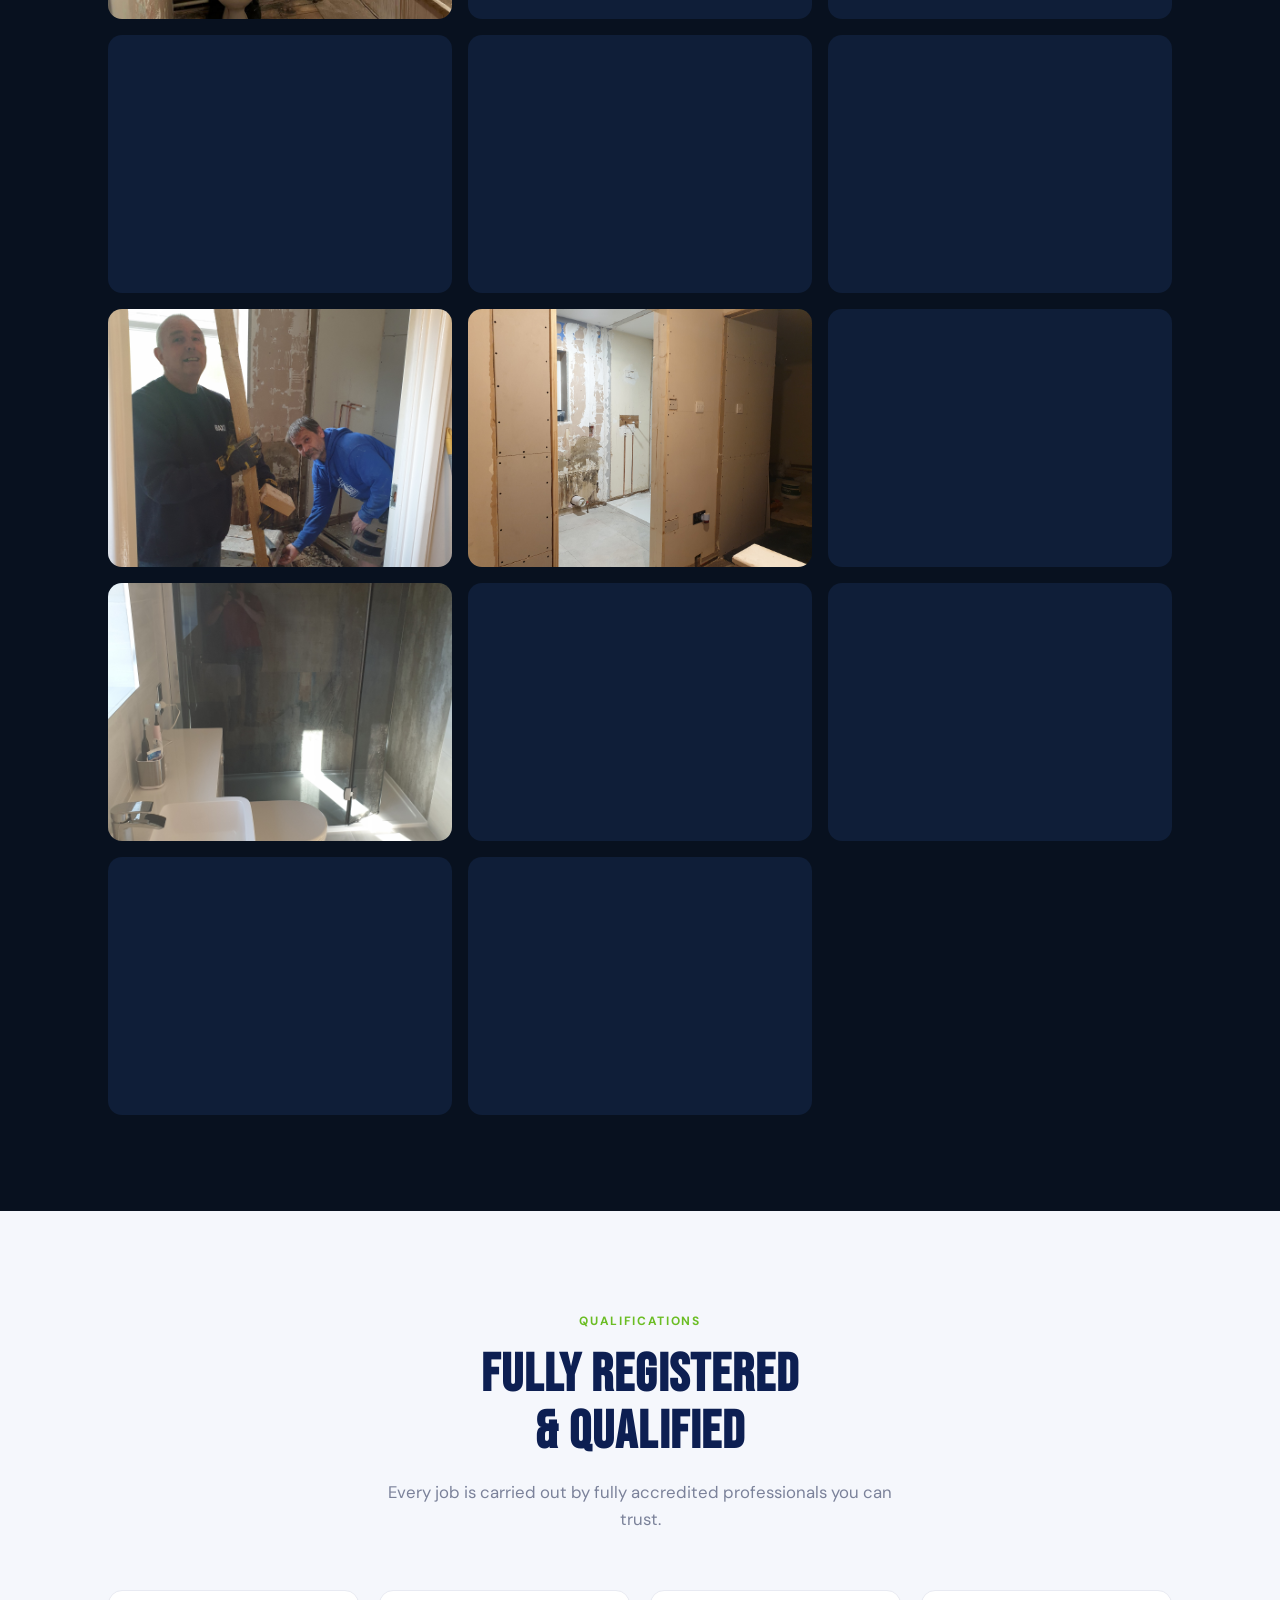
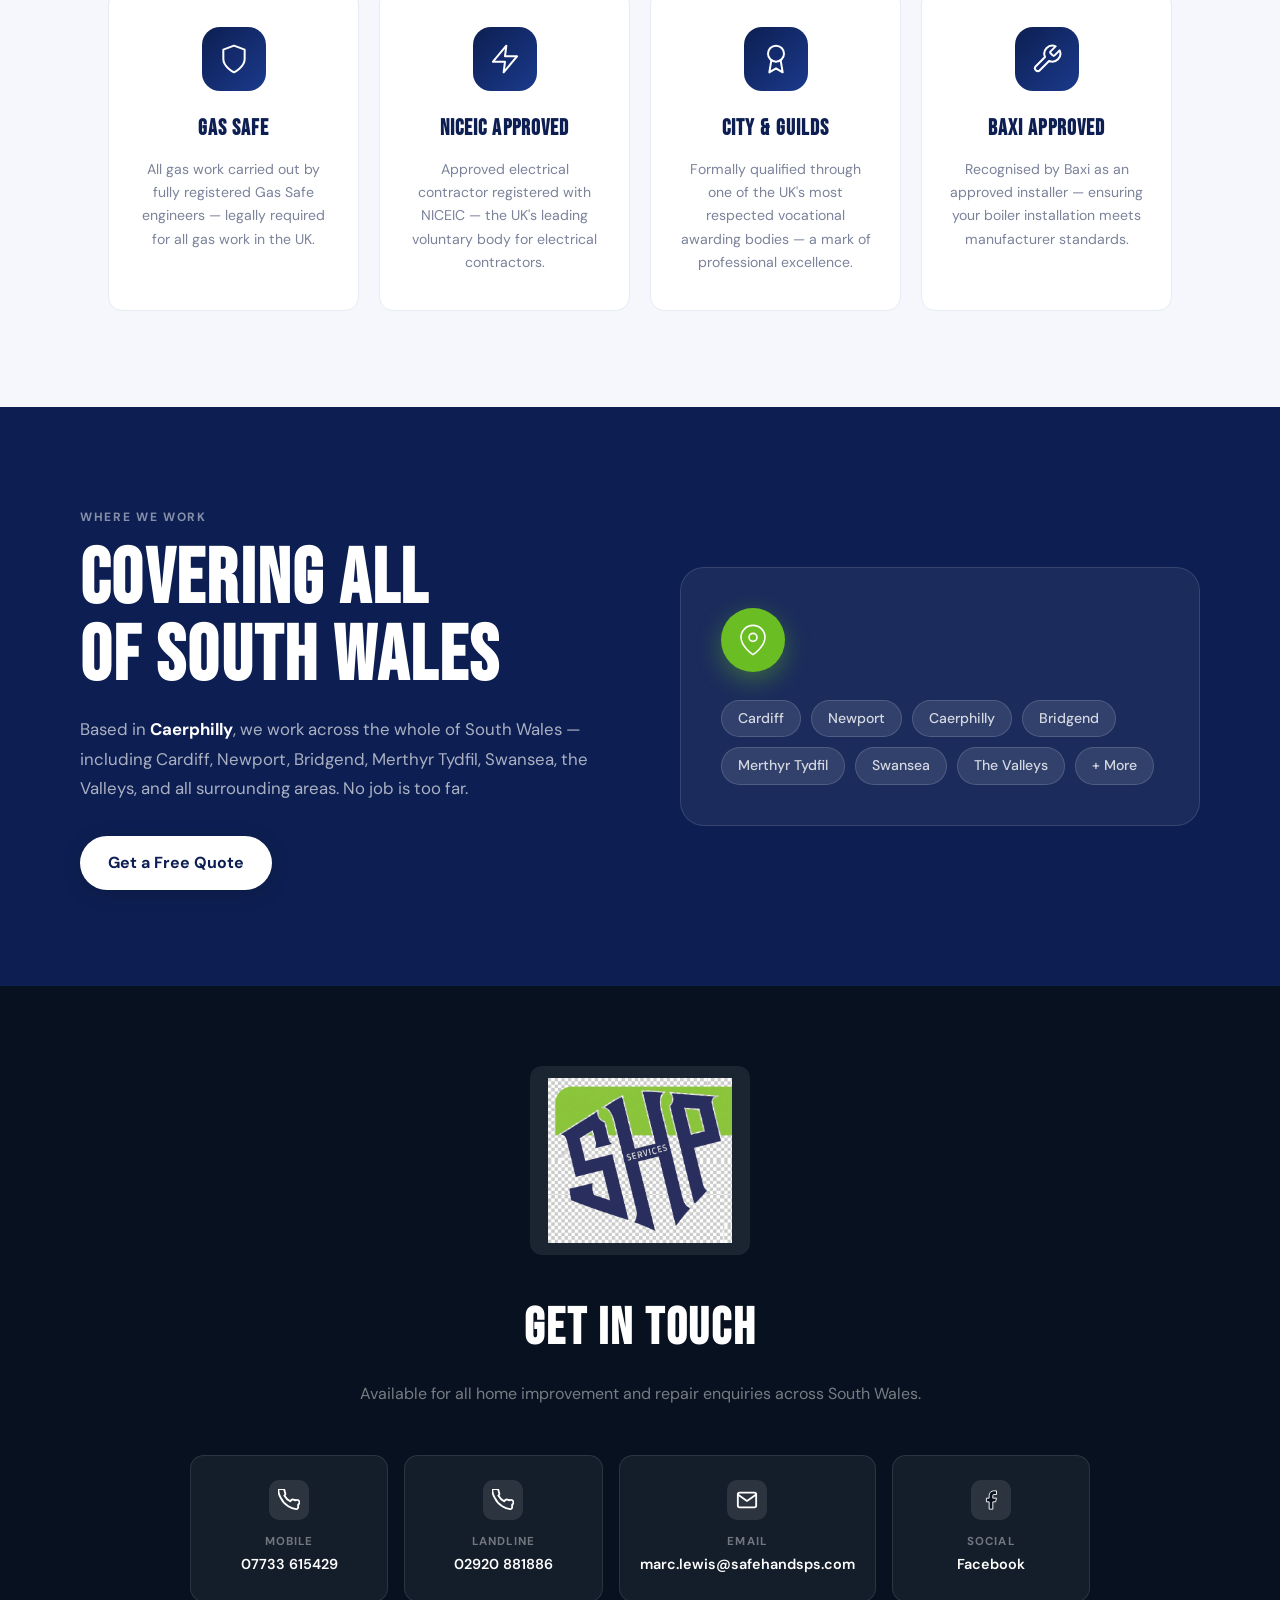
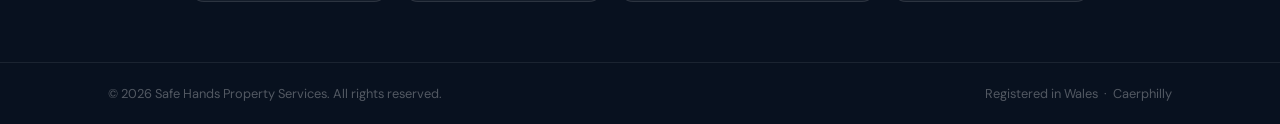
==== commit 4ab01fd6: "Replace logo with new SHP Services navy/green branding Co-Authored-By: Claude Sonnet 4.6 <noreply@an" ====
--- a/index.html
+++ b/index.html
@@ -16,7 +16,7 @@
   <header class="nav" id="nav">
     <div class="nav__inner">
       <a href="#top" class="nav__logo" aria-label="Safe Hands Property Services — home">
-        <img src="images/logo.png" alt="Safe Hands Property Services" />
+        <img src="images/newlogo.png" alt="Safe Hands Property Services" />
       </a>
       <nav class="nav__links" id="navLinks" aria-label="Main navigation">
         <a href="#services">Services</a>
@@ -46,7 +46,7 @@
         Gas Safe Registered &nbsp;·&nbsp; NICEIC Approved &nbsp;·&nbsp; City &amp; Guilds
       </div>
 
-      <img src="images/logo.png" alt="Safe Hands Property Services" class="hero__logo" />
+      <img src="images/newlogo.png" alt="Safe Hands Property Services" class="hero__logo" />
 
       <h1 class="hero__headline">
         <span class="hero__headline-line hero__headline-line--1">Your Home.</span>
@@ -331,7 +331,7 @@
     <div class="footer__top">
       <div class="container">
         <div class="footer__logo-wrap">
-          <img src="images/logo.png" alt="Safe Hands Property Services" class="footer__logo" />
+          <img src="images/newlogo.png" alt="Safe Hands Property Services" class="footer__logo" />
         </div>
         <h2 class="footer__heading">Get In Touch</h2>
         <p class="footer__sub">Available for all home improvement and repair enquiries across South Wales.</p>
--- a/style.css
+++ b/style.css
@@ -1,15 +1,15 @@
 /* ================================================================
    Safe Hands Property Services
    Fonts: Bebas Neue (headings) · DM Sans (body)
-   Brand: #0D1F52 blue  |  #E8231D red  |  #08111F dark
+   Brand: #0D1F52 navy  |  #6BBD24 green  |  #08111F dark
    ================================================================ */
 
 :root {
   --blue:       #0D1F52;
   --blue-mid:   #1B3A8C;
   --blue-light: #2a52c8;
-  --red:        #E8231D;
-  --red-dark:   #c41c17;
+  --green:      #6BBD24;
+  --green-dark: #569A1E;
   --dark:       #08111F;
   --dark-mid:   #0f1e38;
   --white:      #ffffff;
@@ -49,7 +49,7 @@
   font-weight: 700;
   letter-spacing: 0.14em;
   text-transform: uppercase;
-  color: var(--red);
+  color: var(--green);
   margin-bottom: 14px;
 }
 .section-label--light { color: rgba(255,255,255,0.6); }
@@ -108,13 +108,13 @@
 .btn:active { transform: translateY(0); }
 
 .btn--hero-primary {
-  background: var(--red);
+  background: var(--green);
   color: var(--white);
-  box-shadow: 0 8px 28px rgba(232,35,29,0.45);
+  box-shadow: 0 8px 28px rgba(107,189,36,0.45);
   font-size: 1rem;
   padding: 16px 34px;
 }
-.btn--hero-primary:hover { background: var(--red-dark); box-shadow: 0 12px 36px rgba(232,35,29,0.55); }
+.btn--hero-primary:hover { background: var(--green-dark); box-shadow: 0 12px 36px rgba(107,189,36,0.55); }
 
 .btn--hero-outline {
   background: transparent;
@@ -135,15 +135,15 @@
 .btn--hero-fb:hover { background: #1877f2; border-color: #1877f2; }
 
 .btn--call {
-  background: var(--red);
+  background: var(--green);
   color: var(--white);
   padding: 10px 20px;
   border-radius: 50px;
   font-size: 0.88rem;
   font-weight: 700;
-  box-shadow: 0 4px 14px rgba(232,35,29,0.35);
-}
-.btn--call:hover { background: var(--red-dark); transform: translateY(-1px); }
+  box-shadow: 0 4px 14px rgba(107,189,36,0.35);
+}
+.btn--call:hover { background: var(--green-dark); transform: translateY(-1px); }
 
 .btn--coverage {
   background: var(--white);
@@ -206,7 +206,7 @@
   position: absolute;
   bottom: 0; left: 0;
   width: 0; height: 2px;
-  background: var(--red);
+  background: var(--green);
   transition: width var(--transition);
   border-radius: 2px;
 }
@@ -273,14 +273,14 @@
   50%       { transform: scale(1.08) translate(-2%, 2%); opacity: 1; }
 }
 
-/* Red radial glow bottom-left */
+/* Green radial glow bottom-left */
 .hero__layer--glow-red {
   position: absolute;
   bottom: -15%;
   left: -8%;
   width: 50%;
   height: 70%;
-  background: radial-gradient(ellipse at center, rgba(232,35,29,0.18) 0%, transparent 65%);
+  background: radial-gradient(ellipse at center, rgba(107,189,36,0.18) 0%, transparent 65%);
   animation: heroGlow 10s ease-in-out 2s infinite reverse;
 }
 
@@ -364,7 +364,7 @@
   color: var(--white);
 }
 .hero__headline-line--2 {
-  color: var(--red);
+  color: var(--green);
   -webkit-text-stroke: 0;
 }
 
@@ -487,7 +487,7 @@
 }
 
 .svc-card:hover .svc-card__icon-wrap {
-  background: var(--red);
+  background: var(--green);
 }
 
 .svc-card__icon-wrap {
@@ -760,14 +760,14 @@
 .coverage__map-icon {
   width: 64px;
   height: 64px;
-  background: var(--red);
+  background: var(--green);
   border-radius: 50%;
   display: flex;
   align-items: center;
   justify-content: center;
   margin-bottom: 28px;
   padding: 16px;
-  box-shadow: 0 8px 24px rgba(232,35,29,0.4);
+  box-shadow: 0 8px 24px rgba(107,189,36,0.4);
 }
 .coverage__map-icon svg {
   width: 100%;
@@ -840,8 +840,8 @@
   transition: background var(--transition), transform var(--transition), border-color var(--transition);
 }
 .footer__contact-card:hover {
-  background: var(--red);
-  border-color: var(--red);
+  background: var(--green);
+  border-color: var(--green);
   transform: translateY(-3px);
 }
 
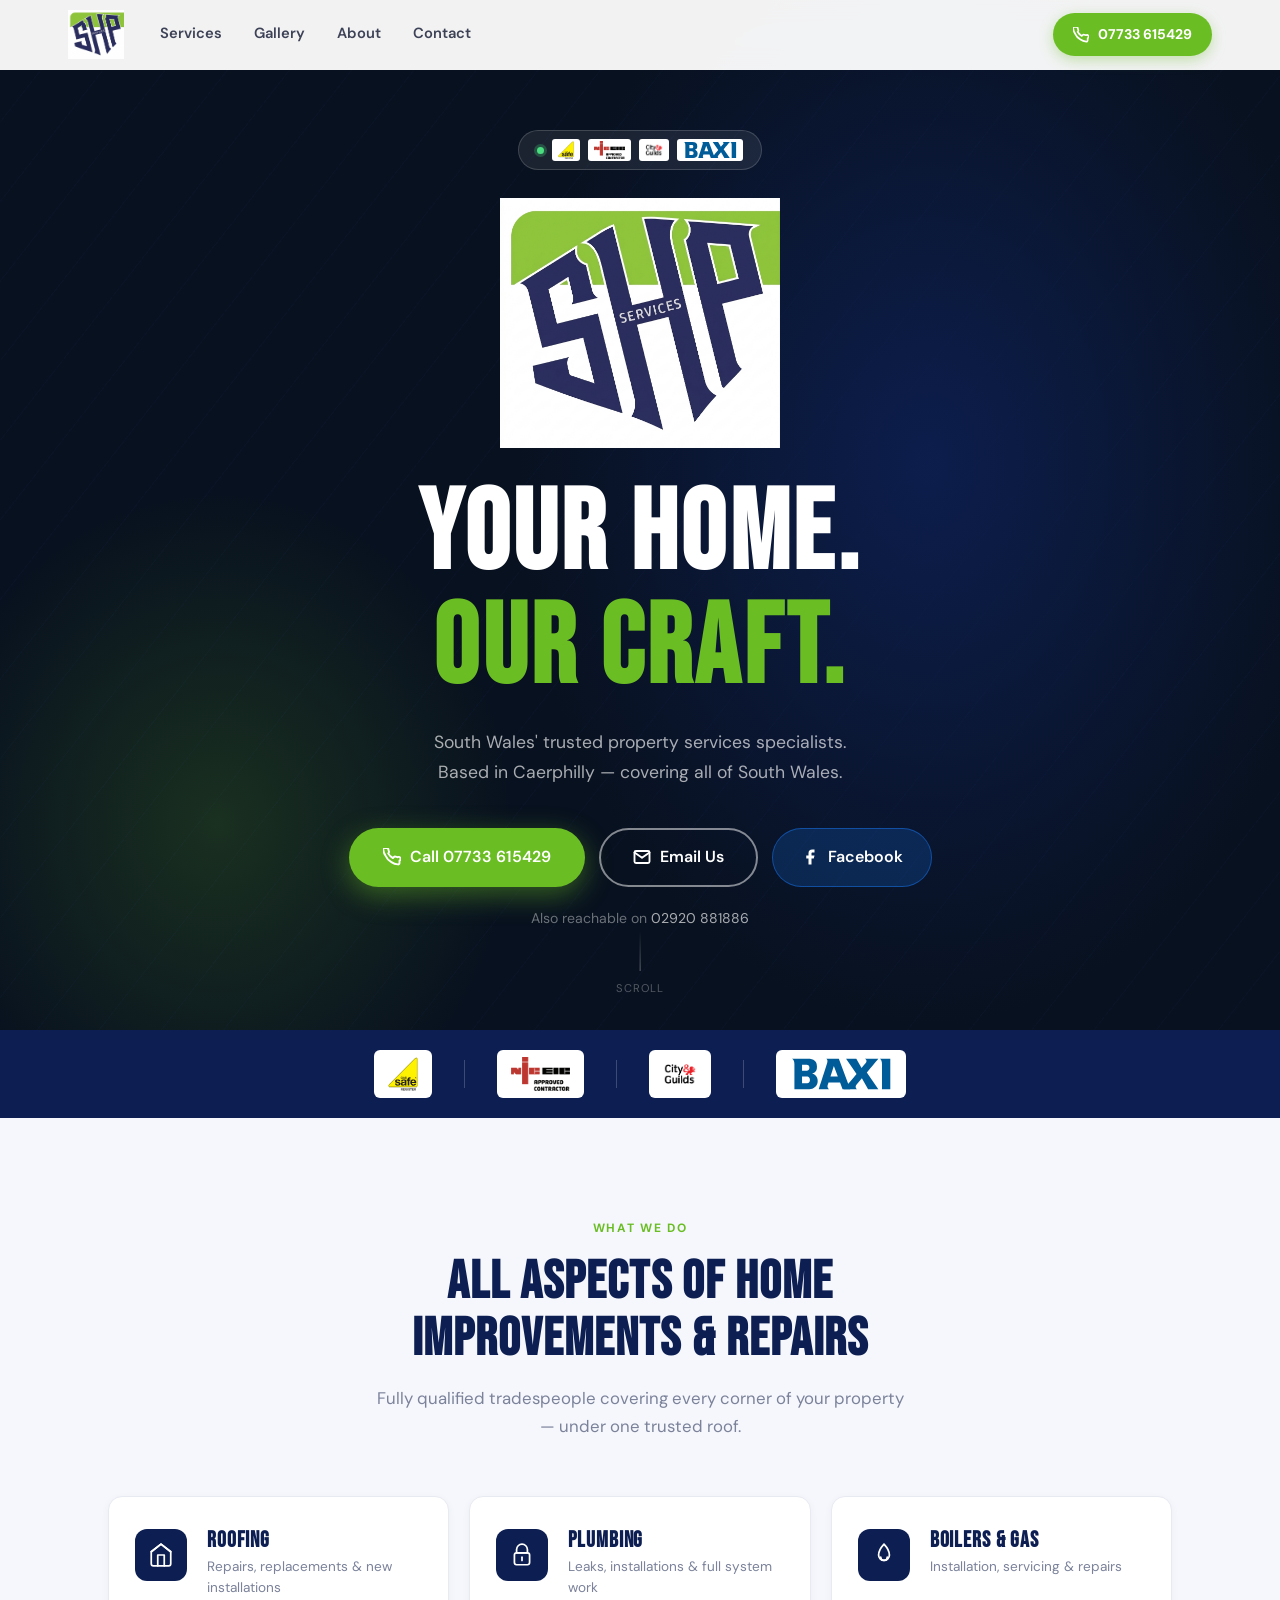
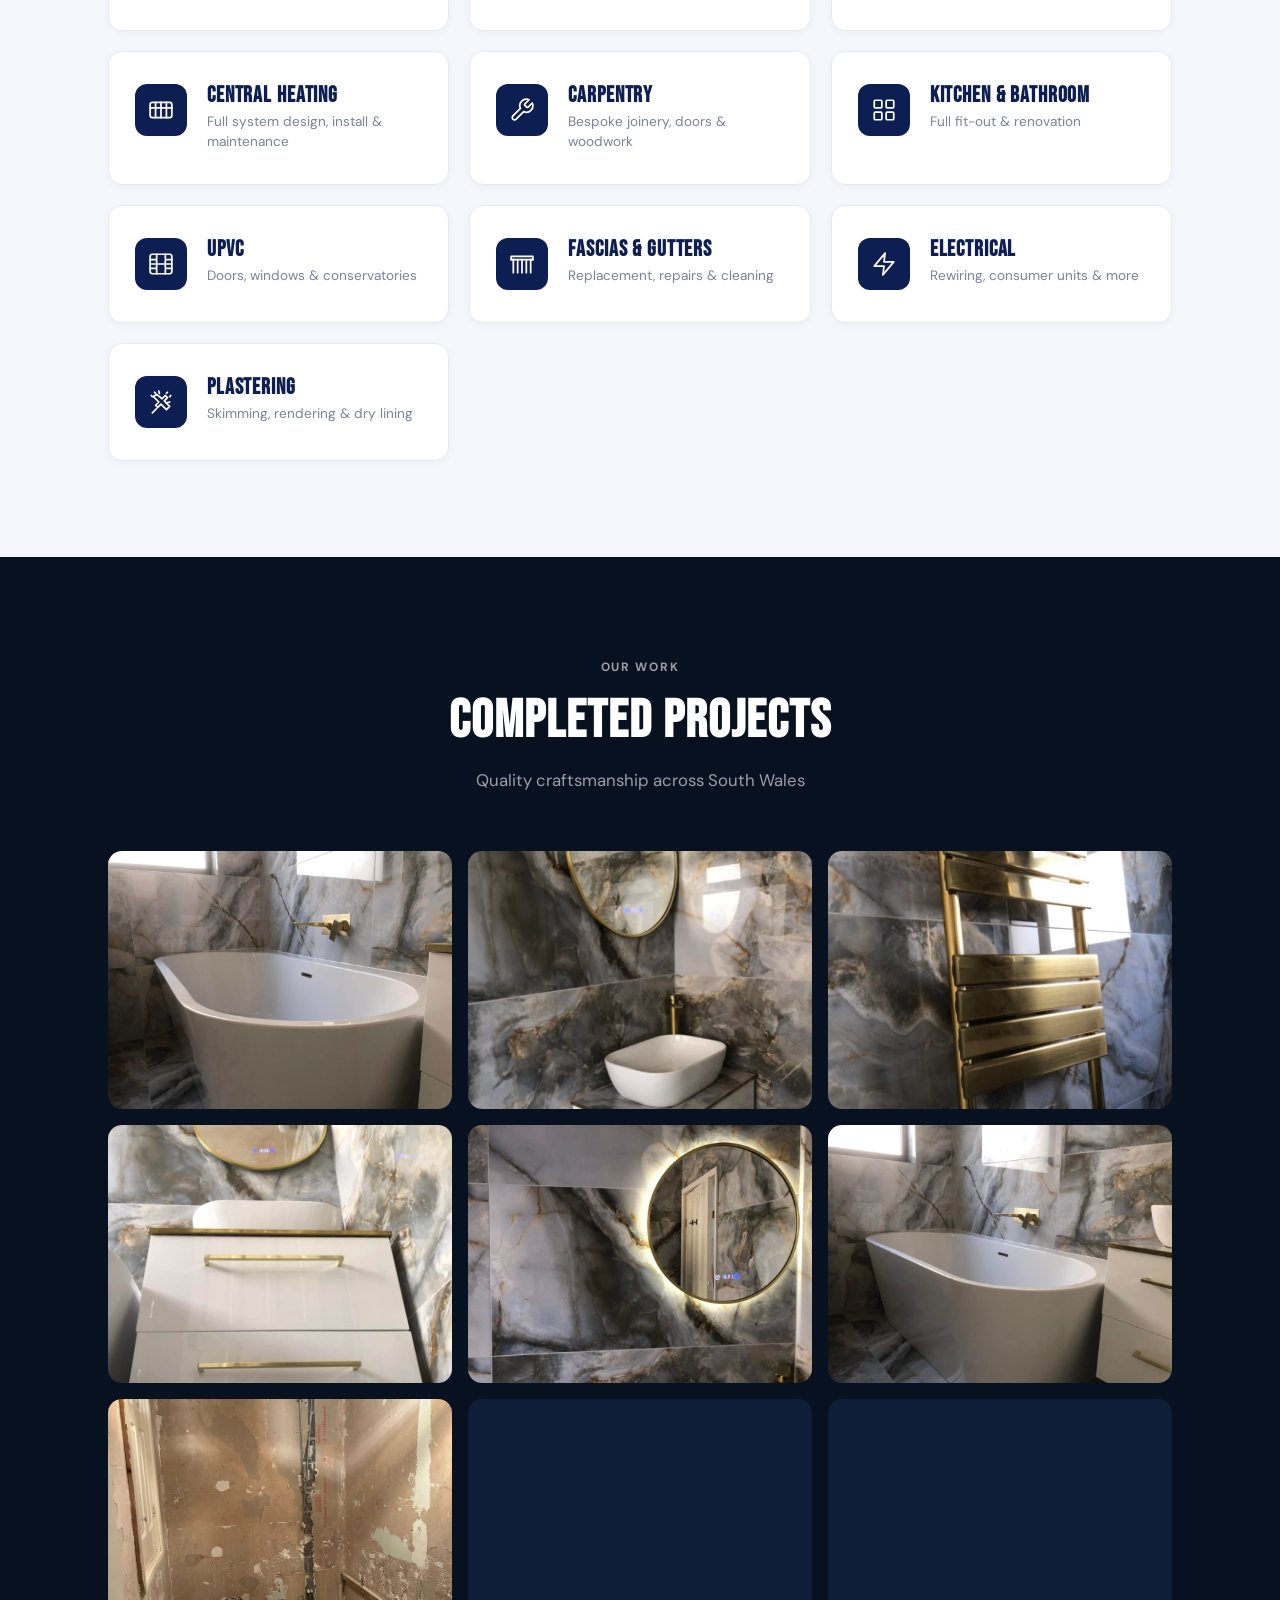
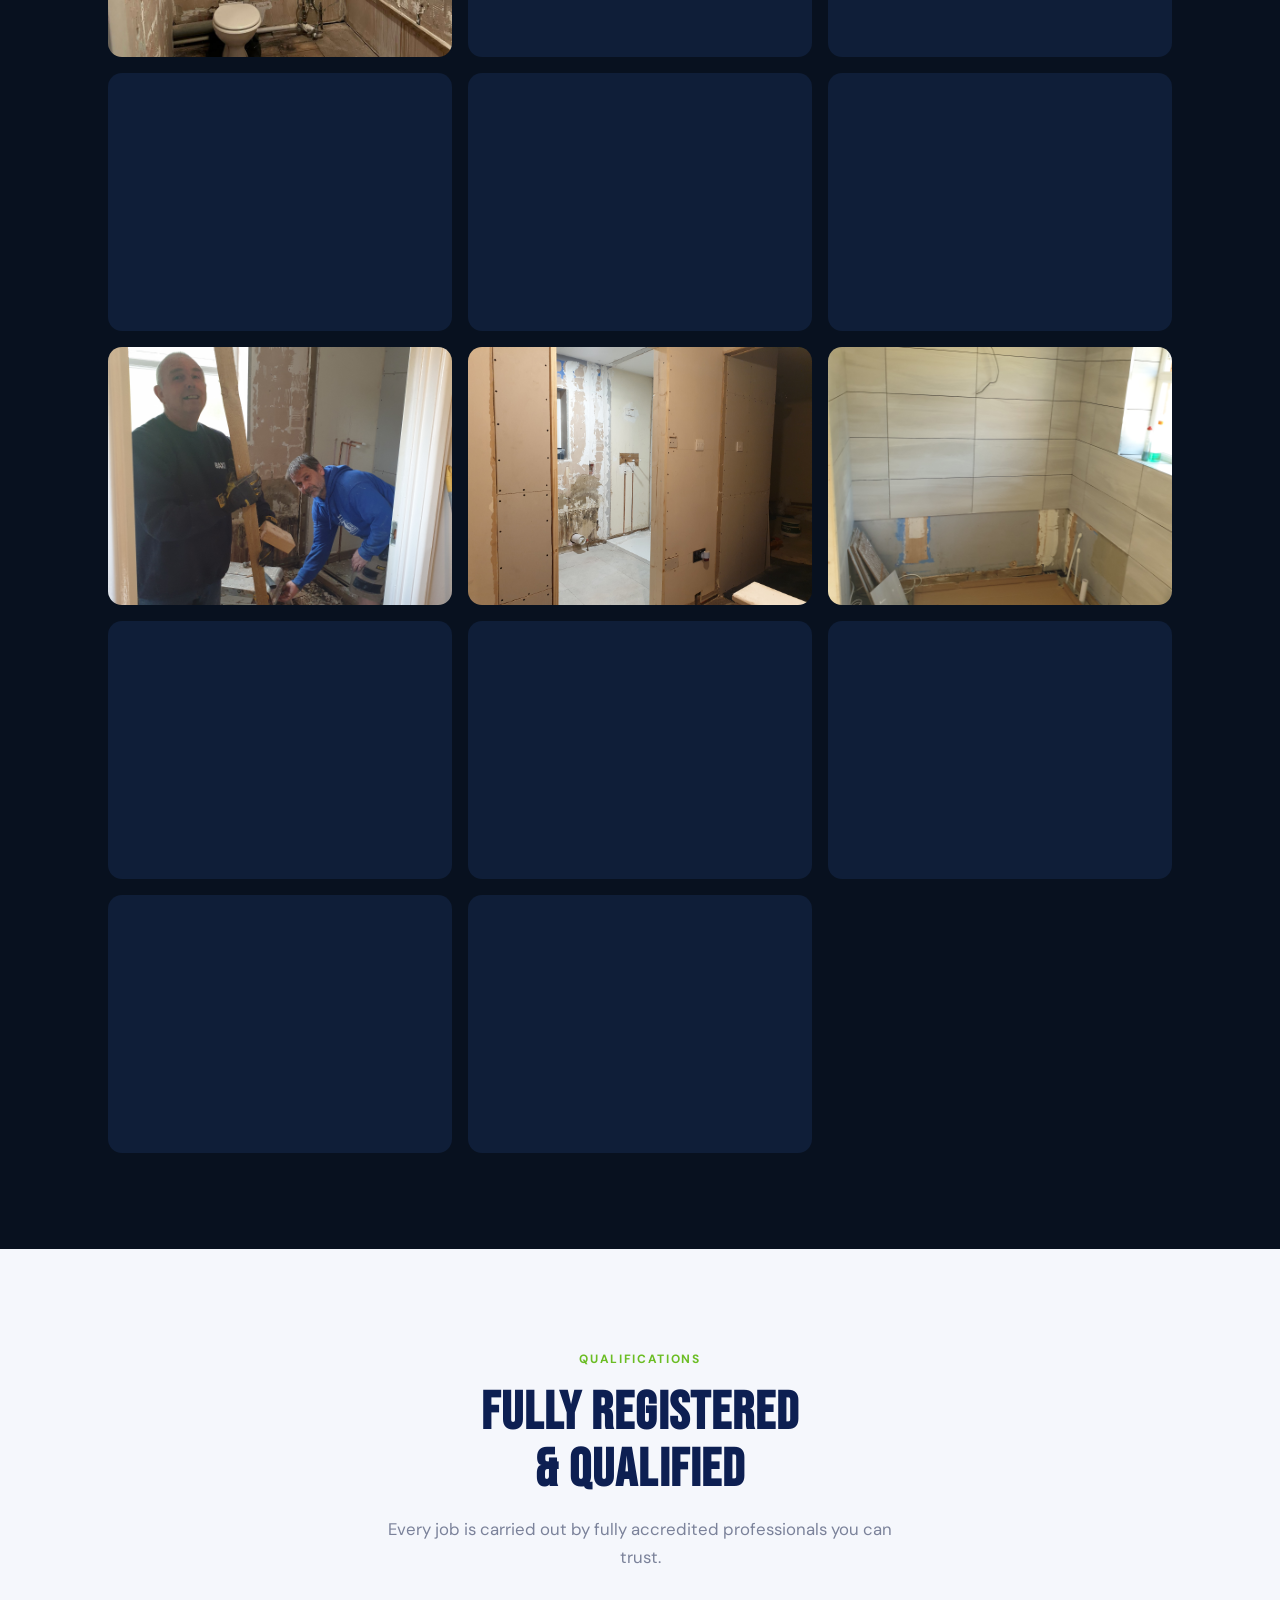
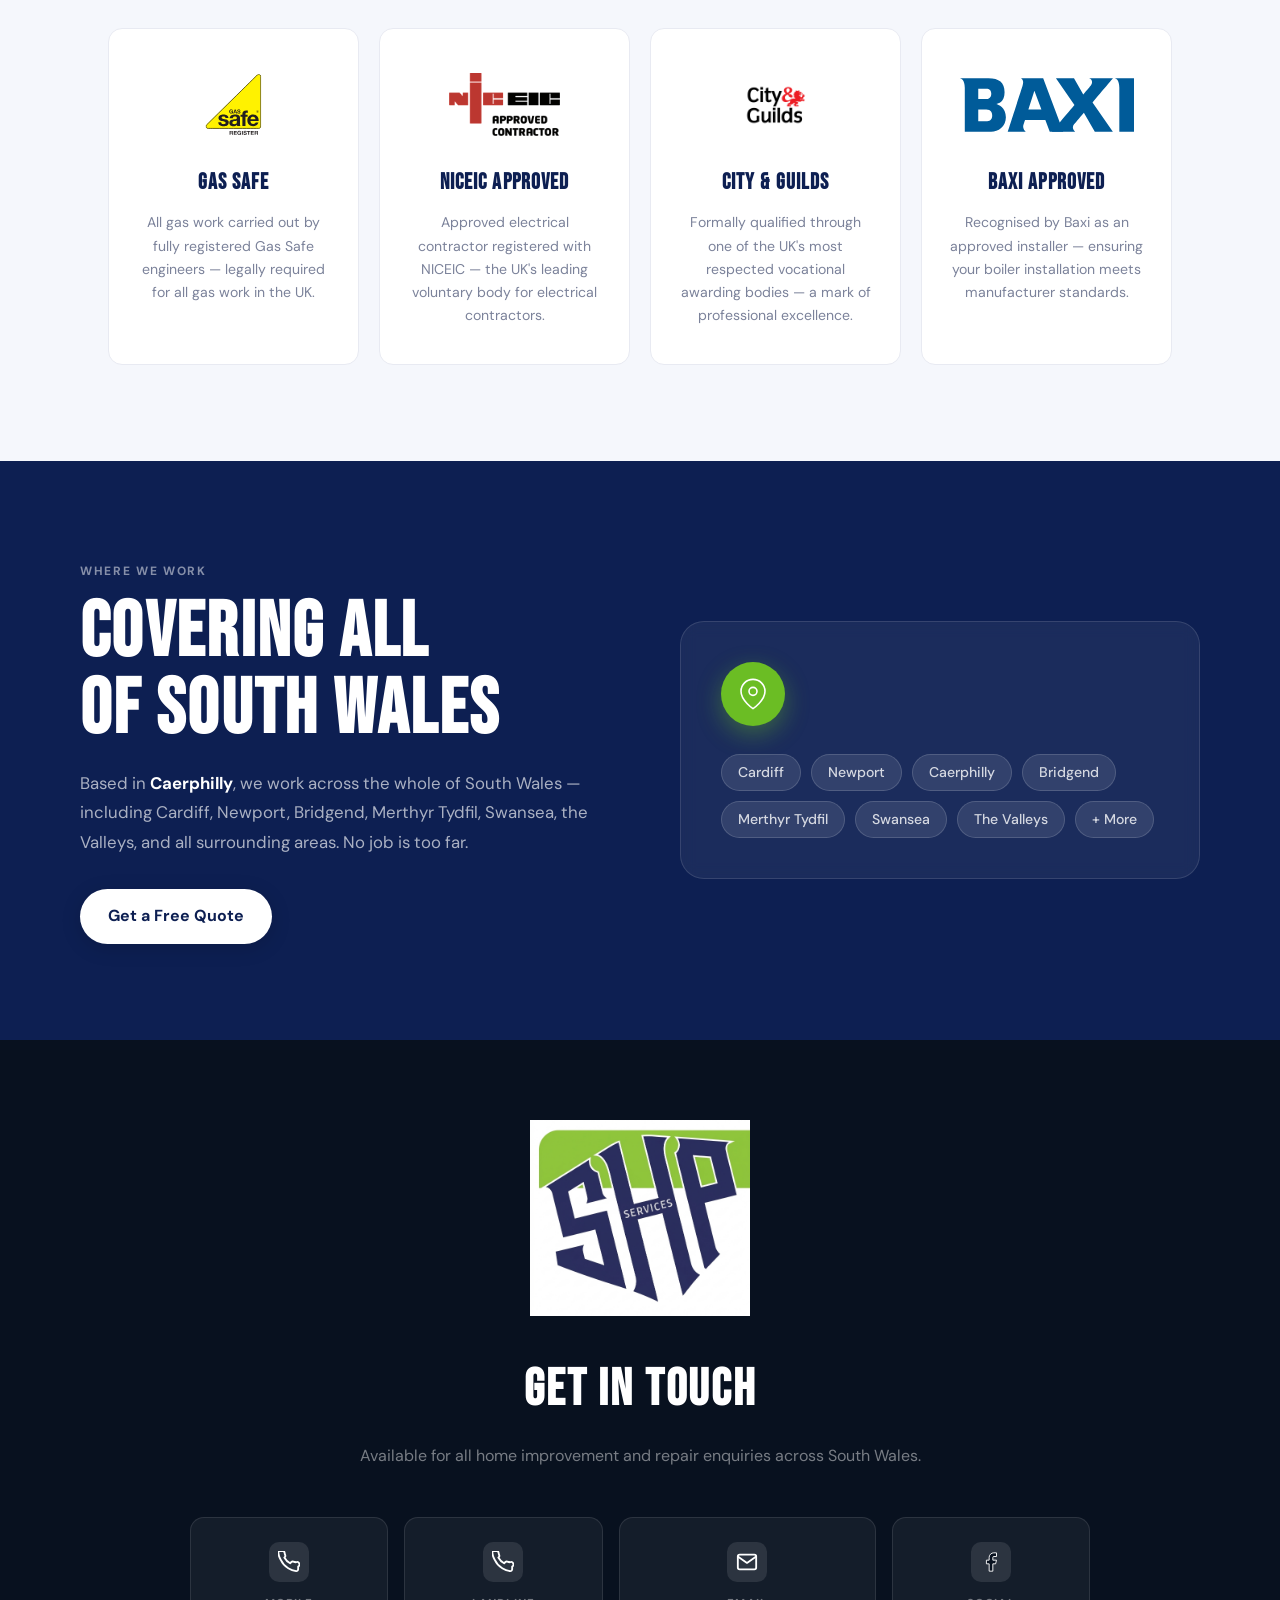
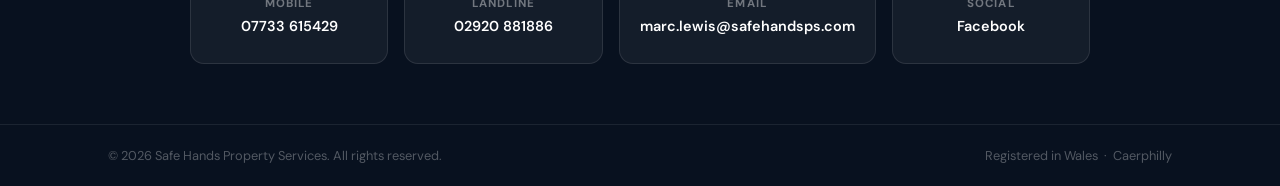
==== commit 48d6a84e: "Replace accreditation text with official logos (Gas Safe, NICEIC, City & Guilds, Baxi) Co-Authored-B" ====
--- a/index.html
+++ b/index.html
@@ -43,7 +43,10 @@
     <div class="hero__content">
       <div class="hero__badge" aria-label="Credentials">
         <span class="hero__badge-dot"></span>
-        Gas Safe Registered &nbsp;·&nbsp; NICEIC Approved &nbsp;·&nbsp; City &amp; Guilds
+        <img src="images/logo-gassafe.svg" alt="Gas Safe Registered" class="hero__badge-logo" />
+        <img src="images/logo-niceic.png" alt="NICEIC Approved" class="hero__badge-logo" />
+        <img src="images/logo-cityandguilds.png" alt="City &amp; Guilds" class="hero__badge-logo" />
+        <img src="images/logo-baxi.svg" alt="Baxi Approved Installer" class="hero__badge-logo" />
       </div>
 
       <img src="images/newlogo.png" alt="Safe Hands Property Services" class="hero__logo" />
@@ -84,23 +87,19 @@
   <div class="trust-bar" aria-label="Qualifications">
     <div class="trust-bar__inner">
       <div class="trust-item">
-        <svg width="22" height="22" viewBox="0 0 24 24" fill="none" stroke="currentColor" stroke-width="2" stroke-linecap="round" stroke-linejoin="round" aria-hidden="true"><path d="M12 22s8-4 8-10V5l-8-3-8 3v7c0 6 8 10 8 10z"/></svg>
-        Gas Safe Registered
+        <div class="trust-logo-wrap"><img src="images/logo-gassafe.svg" alt="Gas Safe Registered" /></div>
       </div>
       <div class="trust-divider" aria-hidden="true"></div>
       <div class="trust-item">
-        <svg width="22" height="22" viewBox="0 0 24 24" fill="none" stroke="currentColor" stroke-width="2" stroke-linecap="round" stroke-linejoin="round" aria-hidden="true"><polyline points="20 6 9 17 4 12"/></svg>
-        NICEIC Approved Contractor
+        <div class="trust-logo-wrap"><img src="images/logo-niceic.png" alt="NICEIC Approved Contractor" /></div>
       </div>
       <div class="trust-divider" aria-hidden="true"></div>
       <div class="trust-item">
-        <svg width="22" height="22" viewBox="0 0 24 24" fill="none" stroke="currentColor" stroke-width="2" stroke-linecap="round" stroke-linejoin="round" aria-hidden="true"><circle cx="12" cy="8" r="6"/><path d="M15.477 12.89L17 22l-5-3-5 3 1.523-9.11"/></svg>
-        City &amp; Guilds Qualified
+        <div class="trust-logo-wrap"><img src="images/logo-cityandguilds.png" alt="City &amp; Guilds Qualified" /></div>
       </div>
       <div class="trust-divider" aria-hidden="true"></div>
       <div class="trust-item">
-        <svg width="22" height="22" viewBox="0 0 24 24" fill="none" stroke="currentColor" stroke-width="2" stroke-linecap="round" stroke-linejoin="round" aria-hidden="true"><path d="M14.7 6.3a1 1 0 000 1.4l1.6 1.6a1 1 0 001.4 0l3.77-3.77a6 6 0 01-7.94 7.94l-6.91 6.91a2.12 2.12 0 01-3-3l6.91-6.91a6 6 0 017.94-7.94l-3.76 3.76z"/></svg>
-        Baxi Approved Installer
+        <div class="trust-logo-wrap"><img src="images/logo-baxi.svg" alt="Baxi Approved Installer" /></div>
       </div>
     </div>
   </div>
@@ -262,32 +261,32 @@
       <div class="credentials__grid">
 
         <div class="cred-card reveal">
-          <div class="cred-card__icon">
-            <svg viewBox="0 0 24 24" fill="none" stroke="currentColor" stroke-width="1.5" stroke-linecap="round" stroke-linejoin="round" aria-hidden="true"><path d="M12 22s8-4 8-10V5l-8-3-8 3v7c0 6 8 10 8 10z"/></svg>
+          <div class="cred-card__logo">
+            <img src="images/logo-gassafe.svg" alt="Gas Safe Registered" />
           </div>
           <h3>Gas Safe</h3>
           <p>All gas work carried out by fully registered Gas Safe engineers — legally required for all gas work in the UK.</p>
         </div>
 
         <div class="cred-card reveal">
-          <div class="cred-card__icon">
-            <svg viewBox="0 0 24 24" fill="none" stroke="currentColor" stroke-width="1.5" stroke-linecap="round" stroke-linejoin="round" aria-hidden="true"><path d="M13 2L3 14h9l-1 8 10-12h-9l1-8z"/></svg>
+          <div class="cred-card__logo">
+            <img src="images/logo-niceic.png" alt="NICEIC Approved Contractor" />
           </div>
           <h3>NICEIC Approved</h3>
           <p>Approved electrical contractor registered with NICEIC — the UK's leading voluntary body for electrical contractors.</p>
         </div>
 
         <div class="cred-card reveal">
-          <div class="cred-card__icon">
-            <svg viewBox="0 0 24 24" fill="none" stroke="currentColor" stroke-width="1.5" stroke-linecap="round" stroke-linejoin="round" aria-hidden="true"><circle cx="12" cy="8" r="6"/><path d="M15.477 12.89L17 22l-5-3-5 3 1.523-9.11"/></svg>
+          <div class="cred-card__logo">
+            <img src="images/logo-cityandguilds.png" alt="City &amp; Guilds Qualified" />
           </div>
           <h3>City &amp; Guilds</h3>
           <p>Formally qualified through one of the UK's most respected vocational awarding bodies — a mark of professional excellence.</p>
         </div>
 
         <div class="cred-card reveal">
-          <div class="cred-card__icon">
-            <svg viewBox="0 0 24 24" fill="none" stroke="currentColor" stroke-width="1.5" stroke-linecap="round" stroke-linejoin="round" aria-hidden="true"><path d="M14.7 6.3a1 1 0 000 1.4l1.6 1.6a1 1 0 001.4 0l3.77-3.77a6 6 0 01-7.94 7.94l-6.91 6.91a2.12 2.12 0 01-3-3l6.91-6.91a6 6 0 017.94-7.94l-3.76 3.76z"/></svg>
+          <div class="cred-card__logo">
+            <img src="images/logo-baxi.svg" alt="Baxi Approved Installer" />
           </div>
           <h3>Baxi Approved</h3>
           <p>Recognised by Baxi as an approved installer — ensuring your boiler installation meets manufacturer standards.</p>
--- a/style.css
+++ b/style.css
@@ -344,9 +344,6 @@
 .hero__logo {
   max-width: 280px;
   margin: 0 auto 32px;
-  background: rgba(255,255,255,0.96);
-  border-radius: 14px;
-  padding: 14px 22px;
 }
 
 .hero__headline {
@@ -453,6 +450,41 @@
   height: 28px;
   background: rgba(255,255,255,0.2);
   flex-shrink: 0;
+}
+
+.trust-logo-wrap {
+  background: var(--white);
+  border-radius: 6px;
+  padding: 7px 14px;
+  display: flex;
+  align-items: center;
+}
+.trust-logo-wrap img {
+  height: 34px;
+  width: auto;
+  display: block;
+}
+
+.hero__badge-logo {
+  height: 22px;
+  width: auto;
+  background: var(--white);
+  border-radius: 3px;
+  padding: 2px 6px;
+}
+
+.cred-card__logo {
+  height: 80px;
+  display: flex;
+  align-items: center;
+  justify-content: center;
+  margin-bottom: 20px;
+}
+.cred-card__logo img {
+  max-height: 64px;
+  max-width: 180px;
+  width: auto;
+  object-fit: contain;
 }
 
 /* ── SERVICES ──────────────────────────────────────────────── */
@@ -802,9 +834,6 @@
 .footer__logo {
   max-width: 220px;
   margin: 0 auto;
-  background: rgba(255,255,255,0.08);
-  border-radius: 12px;
-  padding: 12px 18px;
 }
 
 .footer__heading {
